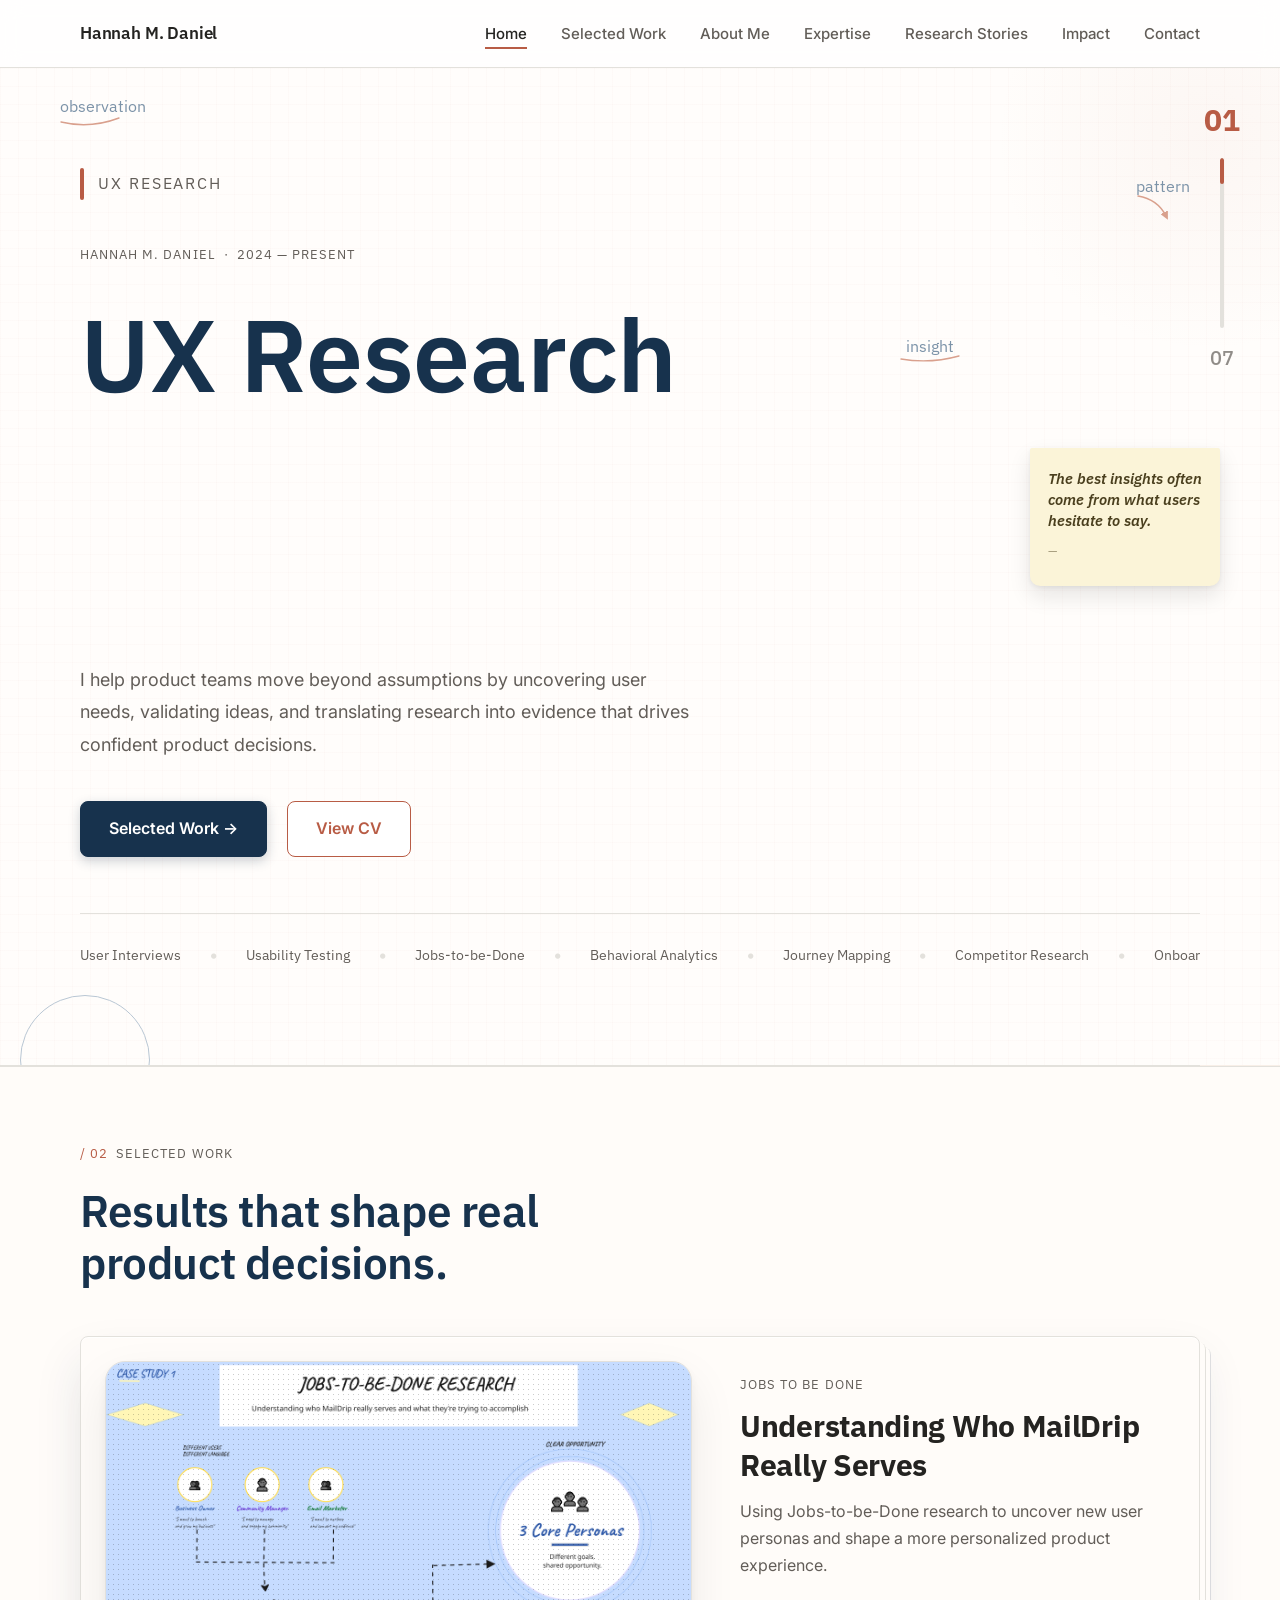
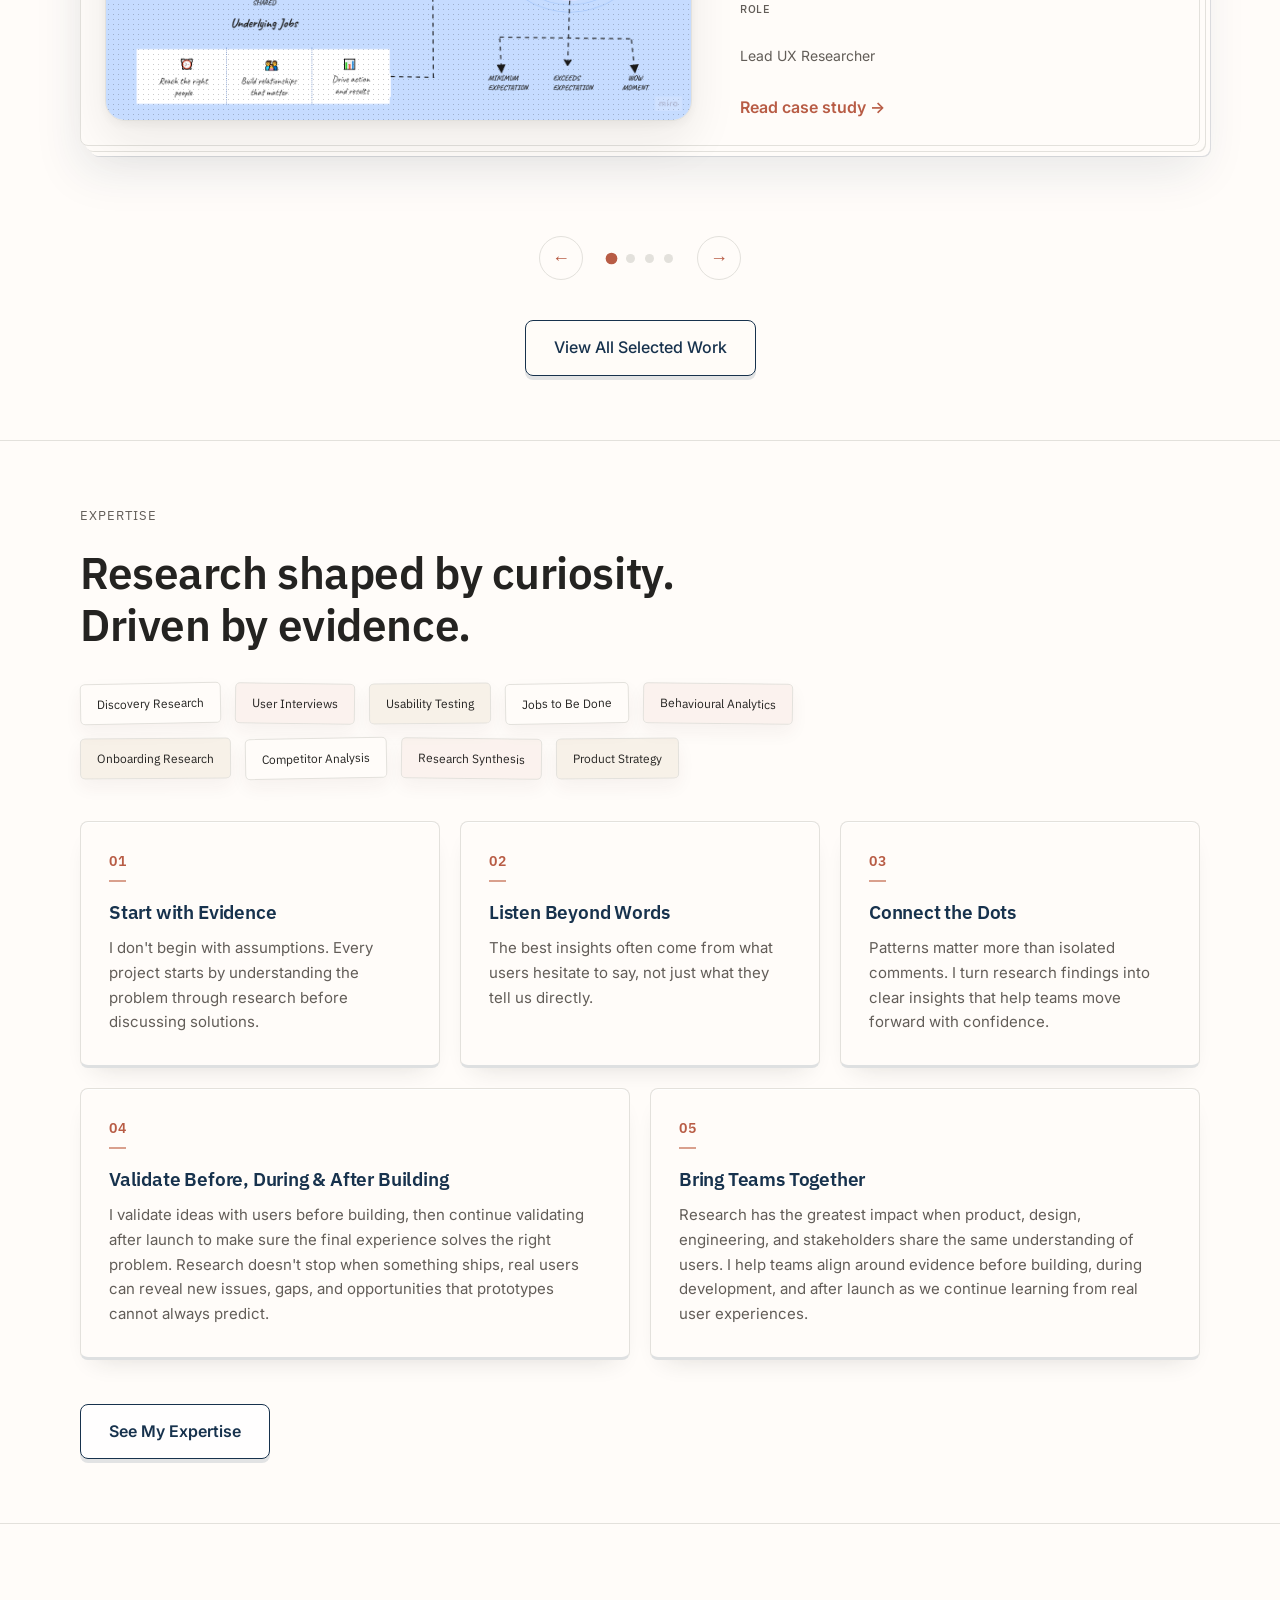
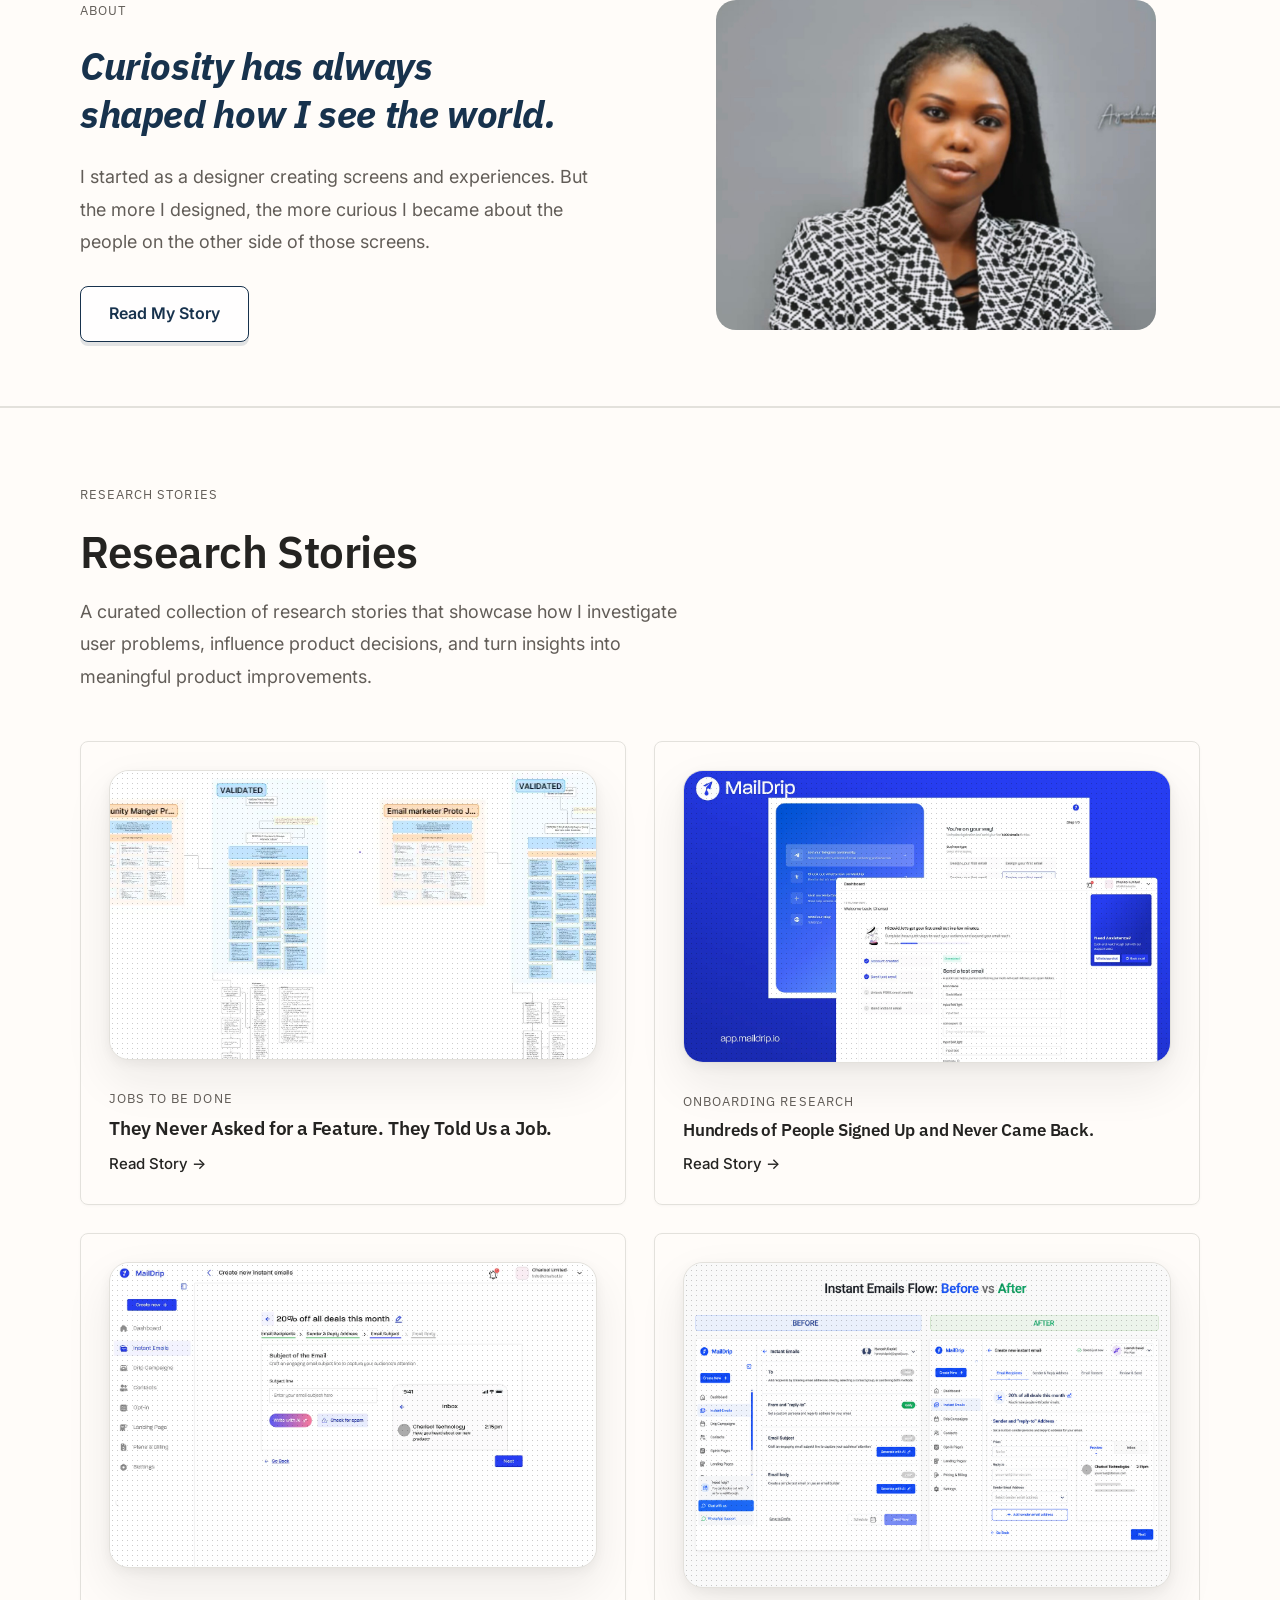
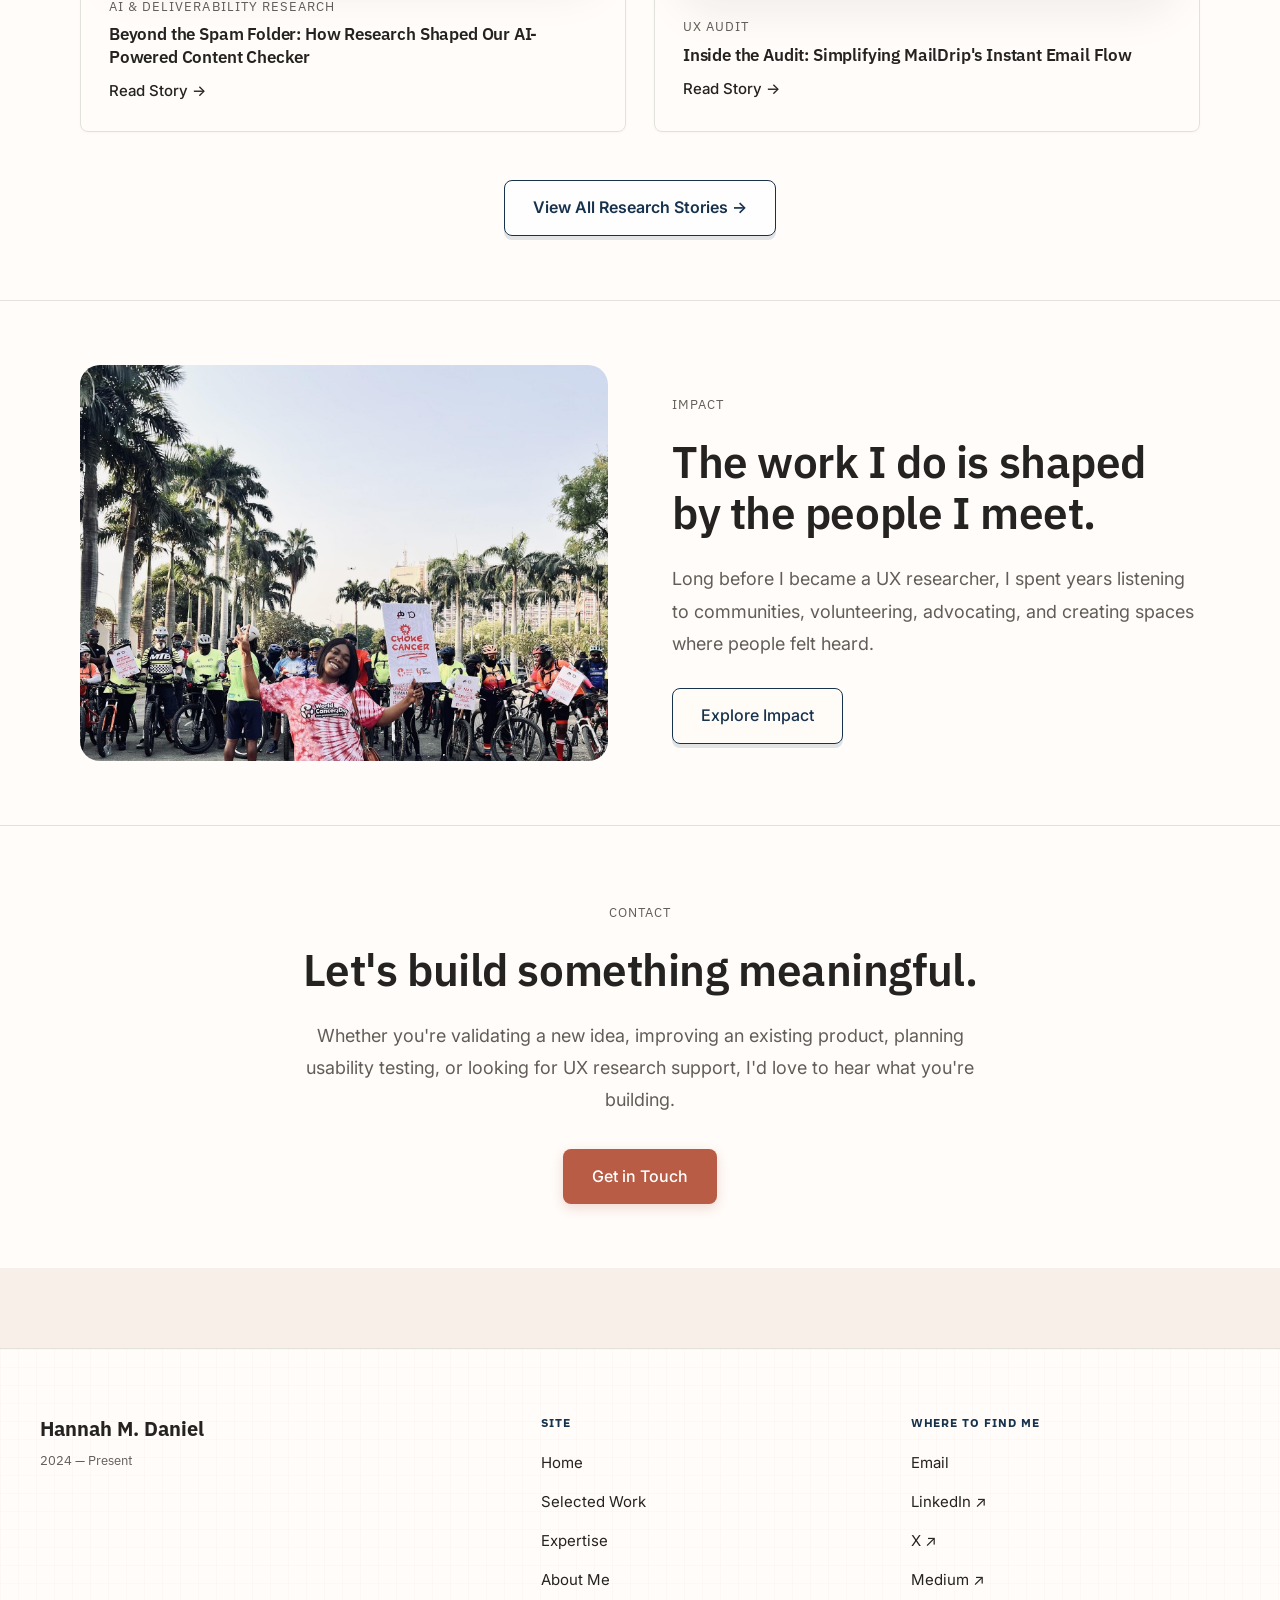
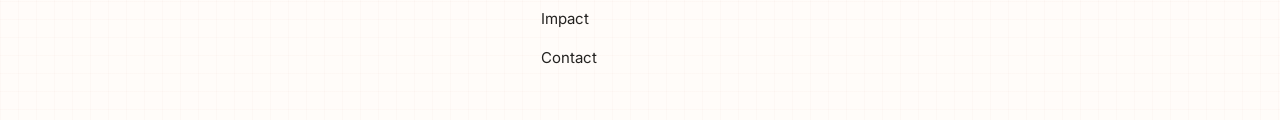
==== index.html @ 3fc266bf "Add files via upload" ====
<!DOCTYPE html>
<html lang="en">
<head>
<meta charset="UTF-8">
<meta name="viewport" content="width=device-width, initial-scale=1.0">
<title>Hannah M. Daniel — UX Researcher</title>
<meta name="description" content="Hannah M. Daniel is a UX Researcher who helps product teams uncover user needs, validate ideas, and translate research into evidence that drives confident product decisions.">
<link rel="preconnect" href="https://fonts.googleapis.com">
<link rel="preconnect" href="https://fonts.gstatic.com" crossorigin>
<link href="https://fonts.googleapis.com/css2?family=IBM+Plex+Sans:ital,wght@0,400;0,500;0,600;0,700;1,400&amp;family=Inter:ital,wght@0,400;0,500;0,600;1,400&amp;display=swap" rel="stylesheet">
<link rel="stylesheet" href="assets/css/style.css">
</head>
<body class="home-page">
<a class="skip-link" href="#main">Skip to content</a>

<header class="site-header">
  <nav class="nav" aria-label="Primary">
    <a href="index.html" class="nav-logo">Hannah M. Daniel</a>
    <button class="nav-toggle" aria-label="Toggle menu" aria-expanded="false"><span></span></button>
    <ul class="nav-links">
      <li><a href="index.html" aria-current="page">Home</a></li>
      <li><a href="work.html">Selected Work</a></li>
      <li><a href="about.html">About Me</a></li>
      <li><a href="expertise.html">Expertise</a></li>
      <li><a href="research-stories.html">Research Stories</a></li>
      <li><a href="impact.html">Impact</a></li>
      <li><a href="contact.html">Contact</a></li>
    </ul>
  </nav>
</header>

<main id="main">

  <!-- ============ HERO ============ -->
  <section class="section-pad hero-section" style="padding-top:100px; position:relative; overflow:hidden;">
    <div class="hero-glow" aria-hidden="true"></div>
    <div class="hero-counter reveal is-visible" aria-hidden="true">
      <span class="hero-counter-num">01</span>
      <span class="hero-counter-track"><span class="hero-counter-fill"></span></span>
      <span class="hero-counter-num hero-counter-total">07</span>
    </div>

    <!-- Restrained handwritten research annotations -->
    <div class="hero-annotation hero-annotation--observation reveal is-visible" aria-hidden="true">
      <span>observation</span>
      <svg width="60" height="16" viewBox="0 0 60 16" class="hero-annotation-underline"><path d="M1 8 Q30 15 59 4" stroke="#D9A08D" stroke-width="1.4" fill="none" stroke-linecap="round"/></svg>
    </div>
    <div class="hero-annotation hero-annotation--pattern reveal is-visible" aria-hidden="true">
      <span>pattern</span>
      <svg width="34" height="26" viewBox="0 0 34 26" class="hero-annotation-arrow"><path d="M2 2 C 14 4, 24 10, 30 22" stroke="#D9A08D" stroke-width="1.4" fill="none" stroke-linecap="round" marker-end="url(#arrowhead-hero)"/><defs><marker id="arrowhead-hero" markerWidth="6" markerHeight="6" refX="3" refY="3" orient="auto"><path d="M0,0 L6,3 L0,6 Z" fill="#D9A08D"/></marker></defs></svg>
    </div>
    <div class="hero-annotation hero-annotation--insight reveal is-visible" aria-hidden="true">
      <span>insight</span>
      <svg width="60" height="10" viewBox="0 0 60 10" class="hero-annotation-underline"><path d="M1 5 Q30 10 59 2" stroke="#D9A08D" stroke-width="1.4" fill="none" stroke-linecap="round"/></svg>
    </div>
    <div class="hero-annotation-circle reveal is-visible" aria-hidden="true"></div>

    <div class="hero-sticky-note hero-sticky-note--yellow reveal is-visible">
      <p>The best insights often come from what users hesitate to say.</p>
      <span class="hero-sticky-note-mark" aria-hidden="true">&#8212;</span>
    </div>

    <div class="container" style="position:relative; z-index:1;">
      <div>

        <div class="reveal is-visible" style="display:flex; align-items:center; gap:14px; margin-bottom:32px;">
          <span aria-hidden="true" style="display:inline-block; width:4px; height:32px; background:var(--accent); border-radius:2px;"></span>
          <span class="eyebrow" style="margin-bottom:0; font-size:16px; letter-spacing:0.12em;">UX Research</span>
        </div>

        <p class="eyebrow reveal is-visible" style="font-size:13px; margin-bottom:32px;">
          Hannah M. Daniel &nbsp;·&nbsp; 2024 — Present
        </p>

        <h1 class="reveal is-visible" style="margin-bottom:28px; max-width:1080px;">
          <span class="hero-primary-title" style="display:block; font-family:var(--font-heading); font-size:clamp(48px,6.5vw,80px); font-weight:700; line-height:1.1; color:var(--accent);">UX Research</span>
          <span data-hero-rotator data-states='[
            ["that uncovers","user needs."],
            ["that validates","product ideas."],
            ["that explains","user behavior."],
            ["that informs","product decisions."]
          ]' style="display:block; transition: opacity 350ms ease;">
            <span class="hero-rotator-line1 accent-italic" style="display:block; font-family:var(--font-heading); font-size:clamp(52px,7vw,92px); line-height:1.1;"></span>
            <span class="hero-rotator-line2 accent-outline" style="display:block; font-family:var(--font-heading); font-size:clamp(52px,7vw,92px); line-height:1.1;"></span>
          </span>
        </h1>

        <p class="body-lg reveal is-visible" style="max-width:620px; margin-bottom:40px;">
          I help product teams move beyond assumptions by uncovering user needs, validating ideas, and translating research into evidence that drives confident product decisions.
        </p>

        <div class="reveal is-visible" style="display:flex; gap:20px; flex-wrap:wrap;">
          <a href="work.html" class="btn btn-hero-navy">Selected Work &rarr;</a>
          <a href="assets/cv/Hannah-M-Daniel-CV.pdf" class="btn btn-hero-outline" target="_blank" rel="noopener">View CV</a>
        </div>

      </div>

      <!-- Research Focus Marquee -->
      <div style="margin-top:56px; border-top:1px solid var(--border); padding-top:28px; overflow:hidden;">
        <div style="display:flex; white-space:nowrap;" onmouseenter="this.style.animationPlayState='paused'" onmouseleave="this.style.animationPlayState='running'">
          <div data-marquee-track style="display:flex; gap:28px; animation: marquee 32s linear infinite; align-items:center;">
            <span class="marquee-item">User Interviews</span><span aria-hidden="true" style="color:var(--border);">•</span>
            <span class="marquee-item">Usability Testing</span><span aria-hidden="true" style="color:var(--border);">•</span>
            <span class="marquee-item">Jobs-to-be-Done</span><span aria-hidden="true" style="color:var(--border);">•</span>
            <span class="marquee-item">Behavioral Analytics</span><span aria-hidden="true" style="color:var(--border);">•</span>
            <span class="marquee-item">Journey Mapping</span><span aria-hidden="true" style="color:var(--border);">•</span>
            <span class="marquee-item">Competitor Research</span><span aria-hidden="true" style="color:var(--border);">•</span>
            <span class="marquee-item">Onboarding Research</span><span aria-hidden="true" style="color:var(--border);">•</span>
            <span class="marquee-item">AI Product Validation</span><span aria-hidden="true" style="color:var(--border);">•</span>
            <span class="marquee-item">Research Strategy</span><span aria-hidden="true" style="color:var(--border);">•</span>
          </div>
        </div>
      </div>
    </div>
  </section>

  <hr class="divider container" style="max-width:1200px;">

  <!-- ============ SELECTED WORK PREVIEW (carousel) ============ -->
  <section class="section-pad-sm" style="background:var(--white); border-top:1px solid var(--border); border-bottom:1px solid var(--border);">
    <div class="container">
      <p class="eyebrow reveal"><span class="section-label-num">/ 02</span> Selected Work</p>
      <h2 class="heading-lg reveal heading-navy" style="max-width:600px; margin-bottom:48px;">Results that shape real product decisions.</h2>

      <div class="work-carousel reveal" data-carousel>
        <div class="work-carousel-track">

          <div class="work-carousel-slide is-active">
            <div class="work-carousel-stack"><a href="case-study-1.html" class="work-carousel-visual grid-image grid-image--hover ratio-auto">
              <img src="assets/images/image22.png" alt="Jobs-to-be-Done research diagram mapping personas to shared underlying goals">
            </a></div>
            <div class="work-carousel-info">
              <p class="eyebrow" style="margin-bottom:10px;">Jobs to Be Done</p>
              <h3 class="work-carousel-title">Understanding Who MailDrip Really Serves</h3>
              <p class="work-carousel-desc">Using Jobs-to-be-Done research to uncover new user personas and shape a more personalized product experience.</p>
              <div class="work-carousel-meta">
                <span><strong>Role</strong><br>Lead UX Researcher</span>
              </div>
              <a href="case-study-1.html" class="work-carousel-link">Read case study &rarr;</a>
            </div>
          </div>

          <div class="work-carousel-slide">
            <div class="work-carousel-stack"><a href="case-study-2.html" class="work-carousel-visual grid-image grid-image--hover ratio-auto">
              <img src="assets/images/image11.png" alt="MailDrip Instant Email workflow usability audit screenshot">
            </a></div>
            <div class="work-carousel-info">
              <p class="eyebrow" style="margin-bottom:10px;">Usability Audit</p>
              <h3 class="work-carousel-title">Reducing Friction in MailDrip's Instant Email Experience</h3>
              <p class="work-carousel-desc">Improving the Instant Email workflow by identifying where users were getting stuck and turning findings into clearer product guidance.</p>
              <div class="work-carousel-meta">
                <span><strong>Role</strong><br>Lead UX Researcher</span>
              </div>
              <a href="case-study-2.html" class="work-carousel-link">Read case study &rarr;</a>
            </div>
          </div>

          <div class="work-carousel-slide">
            <div class="work-carousel-stack"><a href="case-study-3.html" class="work-carousel-visual grid-image grid-image--hover ratio-auto">
              <img src="assets/images/image9.png" alt="Muzingo behavioral analytics session data">
            </a></div>
            <div class="work-carousel-info">
              <p class="eyebrow" style="margin-bottom:10px;">Behavioral Analytics</p>
              <h3 class="work-carousel-title">Improving Player Experience Through Behavioral Analytics</h3>
              <p class="work-carousel-desc">Muzingo — understanding drop-offs, friction, and engagement through real session behaviour.</p>
              <div class="work-carousel-meta">
                <span><strong>Role</strong><br>UX Researcher</span>
              </div>
              <a href="case-study-3.html" class="work-carousel-link">Read case study &rarr;</a>
            </div>
          </div>

          <div class="work-carousel-slide">
            <div class="work-carousel-stack"><a href="case-study-4.html" class="work-carousel-visual grid-image grid-image--hover ratio-auto">
              <img src="assets/images/image17.png" alt="Research artifact from MailDrip onboarding and activation research">
            </a></div>
            <div class="work-carousel-info">
              <p class="eyebrow" style="margin-bottom:10px;">Onboarding Research</p>
              <h3 class="work-carousel-title">Improving User Onboarding &amp; Activation</h3>
              <p class="work-carousel-desc">MailDrip — understanding user intent before the first campaign, and turning that into a clearer path to value.</p>
              <div class="work-carousel-meta">
                <span><strong>Role</strong><br>Lead UX Researcher</span>
              </div>
              <a href="case-study-4.html" class="work-carousel-link">Read case study &rarr;</a>
            </div>
          </div>

        </div>

        <div class="work-carousel-controls">
          <button type="button" class="work-carousel-arrow" data-carousel-prev aria-label="Previous case study">&larr;</button>
          <div class="work-carousel-dots" data-carousel-dots>
            <button type="button" class="work-carousel-dot is-active" aria-label="Show case study 1"></button>
            <button type="button" class="work-carousel-dot" aria-label="Show case study 2"></button>
            <button type="button" class="work-carousel-dot" aria-label="Show case study 3"></button>
            <button type="button" class="work-carousel-dot" aria-label="Show case study 4"></button>
          </div>
          <button type="button" class="work-carousel-arrow" data-carousel-next aria-label="Next case study">&rarr;</button>
        </div>
      </div>

      <div class="text-center reveal" style="margin-top:40px;">
        <a href="work.html" class="btn btn-secondary">View All Selected Work</a>
      </div>
    </div>
  </section>

  <!-- ============ EXPERTISE PREVIEW ============ -->
  <section class="section-pad-sm expertise-preview">
    <div class="container">
      <p class="eyebrow reveal">Expertise</p>
      <h2 class="heading-lg reveal" style="max-width:600px; margin-bottom:32px;">Research shaped by curiosity. Driven by evidence.</h2>
      <div class="tag-row reveal">
        <span class="tag">Discovery Research</span>
        <span class="tag">User Interviews</span>
        <span class="tag">Usability Testing</span>
        <span class="tag">Jobs to Be Done</span>
        <span class="tag">Behavioural Analytics</span>
        <span class="tag">Onboarding Research</span>
        <span class="tag">Competitor Analysis</span>
        <span class="tag">Research Synthesis</span>
        <span class="tag">Product Strategy</span>
      </div>

      <div class="home-approach reveal">
        <div class="home-approach-row">
          <span class="home-approach-number">01</span>
          <div>
            <h3 class="home-approach-title">Start with Evidence</h3>
            <p class="home-approach-desc">I don't begin with assumptions. Every project starts by understanding the problem through research before discussing solutions.</p>
          </div>
        </div>
        <div class="home-approach-row">
          <span class="home-approach-number">02</span>
          <div>
            <h3 class="home-approach-title">Listen Beyond Words</h3>
            <p class="home-approach-desc">The best insights often come from what users hesitate to say, not just what they tell us directly.</p>
          </div>
        </div>
        <div class="home-approach-row">
          <span class="home-approach-number">03</span>
          <div>
            <h3 class="home-approach-title">Connect the Dots</h3>
            <p class="home-approach-desc">Patterns matter more than isolated comments. I turn research findings into clear insights that help teams move forward with confidence.</p>
          </div>
        </div>
        <div class="home-approach-row">
          <span class="home-approach-number">04</span>
          <div>
            <h3 class="home-approach-title">Validate Before, During &amp; After Building</h3>
            <p class="home-approach-desc">I validate ideas with users before building, then continue validating after launch to make sure the final experience solves the right problem. Research doesn't stop when something ships, real users can reveal new issues, gaps, and opportunities that prototypes cannot always predict.</p>
          </div>
        </div>
        <div class="home-approach-row">
          <span class="home-approach-number">05</span>
          <div>
            <h3 class="home-approach-title">Bring Teams Together</h3>
            <p class="home-approach-desc">Research has the greatest impact when product, design, engineering, and stakeholders share the same understanding of users. I help teams align around evidence before building, during development, and after launch as we continue learning from real user experiences.</p>
          </div>
        </div>
      </div>

      <div class="expertise-preview-action reveal">
        <a href="expertise.html" class="btn btn-outline-navy">See My Expertise</a>
      </div>
    </div>
  </section>

  <!-- ============ ABOUT PREVIEW ============ -->
  <section class="section-pad-sm" style="background:var(--white); border-top:1px solid var(--border); border-bottom:1px solid var(--border);">
    <div class="container">
      <div style="display:grid; grid-template-columns: 1fr 1fr; gap:64px; align-items:center;">
        <div class="reveal">
          <p class="eyebrow">About</p>
          <h2 class="heading-navy" style="font-family:var(--font-heading); font-style:italic; font-weight:700; font-size:clamp(28px,3vw,38px); color:var(--accent); max-width:480px; margin-bottom:24px; line-height:1.25;">Curiosity has always shaped how I see the world.</h2>
          <p class="body-lg" style="margin-bottom:28px;">I started as a designer creating screens and experiences. But the more I designed, the more curious I became about the people on the other side of those screens.</p>
          <a href="about.html" class="btn btn-outline-navy">Read My Story</a>
        </div>
        <div class="reveal grid-image grid-image--plain ratio-4-3 about-float">
          <img src="assets/images/hannah-daniel-portrait.jpeg" alt="Portrait of Hannah M. Daniel">
        </div>
      </div>
    </div>
  </section>

  <!-- ============ RESEARCH STORIES PREVIEW ============ -->
  <section class="section-pad-sm section-texture research-stories-texture" style="background:var(--white); border-top:1px solid var(--border); border-bottom:1px solid var(--border);">
    <div class="container">
      <p class="eyebrow reveal">Research Stories</p>
      <h2 class="heading-lg reveal" style="max-width:600px; margin-bottom:16px;">Research Stories</h2>
      <p class="body-lg reveal" style="max-width:620px; margin-bottom:48px;">A curated collection of research stories that showcase how I investigate user problems, influence product decisions, and turn insights into meaningful product improvements.</p>

      <div class="story-bento">

        <a href="https://medium.com/charisol-pulse/they-never-asked-for-a-feature-they-told-us-a-job-98fa909edc8d?sharedUserId=anamakabi" target="_blank" rel="noopener" class="card reveal story-bento-item story-bento-item--large">
          <div class="grid-image grid-image--hover ratio-auto" style="margin-bottom:16px;">
            <img src="assets/images/image24.png" alt="Research synthesis diagram from Jobs-to-be-Done study">
          </div>
          <p class="eyebrow" style="margin-bottom:6px;">Jobs to Be Done</p>
          <h3 style="font-size:19px; font-weight:600; margin-bottom:10px; line-height:1.35;">They Never Asked for a Feature. They Told Us a Job.</h3>
          <span style="font-weight:500; font-size:15px;">Read Story &rarr;</span>
        </a>

        <a href="https://medium.com/charisol-pulse/hundreds-of-people-signed-up-and-never-came-back-turns-out-we-were-the-problem-4207ff5c9c30?sharedUserId=anamakabi" target="_blank" rel="noopener" class="card reveal story-bento-item story-bento-item--tall">
          <div class="grid-image grid-image--hover ratio-auto" style="margin-bottom:16px;">
            <img src="assets/images/image30.png" alt="Onboarding research artifact on user activation">
          </div>
          <p class="eyebrow" style="margin-bottom:6px;">Onboarding Research</p>
          <h3 style="font-size:17px; font-weight:600; margin-bottom:10px; line-height:1.35;">Hundreds of People Signed Up and Never Came Back.</h3>
          <span style="font-weight:500; font-size:15px;">Read Story &rarr;</span>
        </a>

        <a href="https://medium.com/charisol-pulse/beyond-the-spam-folder-how-research-shaped-our-ai-powered-content-checker-300baa4bf2b9?sharedUserId=anamakabi" target="_blank" rel="noopener" class="card reveal story-bento-item">
          <div class="grid-image grid-image--hover ratio-auto" style="margin-bottom:16px;">
            <img src="assets/images/image18.png" alt="AI content checker research artifact">
          </div>
          <p class="eyebrow" style="margin-bottom:6px;">AI &amp; Deliverability Research</p>
          <h3 style="font-size:17px; font-weight:600; margin-bottom:10px; line-height:1.35;">Beyond the Spam Folder: How Research Shaped Our AI-Powered Content Checker</h3>
          <span style="font-weight:500; font-size:15px;">Read Story &rarr;</span>
        </a>

        <a href="https://medium.com/charisol-pulse/inside-the-audit-how-were-simplifying-maildrip-s-instant-email-flow-for-every-user-bae95b2a27a6?sharedUserId=anamakabi" target="_blank" rel="noopener" class="card reveal story-bento-item">
          <div class="grid-image grid-image--hover ratio-auto" style="margin-bottom:16px;">
            <img src="assets/images/image23.png" alt="MailDrip Instant Email flow audit artifact">
          </div>
          <p class="eyebrow" style="margin-bottom:6px;">UX Audit</p>
          <h3 style="font-size:17px; font-weight:600; margin-bottom:10px; line-height:1.35;">Inside the Audit: Simplifying MailDrip's Instant Email Flow</h3>
          <span style="font-weight:500; font-size:15px;">Read Story &rarr;</span>
        </a>

      </div>
    </div>

    <div class="text-center reveal" style="margin-top:48px;">
      <a href="research-stories.html" class="btn btn-outline-navy">View All Research Stories &rarr;</a>
    </div>
  </section>

  <!-- ============ IMPACT PREVIEW ============ -->
  <section class="section-pad-sm">
    <div class="container">
      <div style="display:grid; grid-template-columns:1fr 1fr; gap:64px; align-items:center;">
        <div class="reveal grid-image grid-image--plain ratio-4-3">
          <img src="assets/images/image39.jpg" alt="Hannah holding a cancer-awareness banner at a community cycling event" style="object-position: center 25%;">
        </div>
        <div class="reveal">
          <p class="eyebrow">Impact</p>
          <h2 class="heading-lg" style="margin-bottom:24px;">The work I do is shaped by the people I meet.</h2>
          <p class="body-lg" style="margin-bottom:28px;">Long before I became a UX researcher, I spent years listening to communities, volunteering, advocating, and creating spaces where people felt heard.</p>
          <a href="impact.html" class="btn btn-secondary">Explore Impact</a>
        </div>
      </div>
    </div>
  </section>

  <!-- ============ CONTACT PREVIEW ============ -->
  <section class="section-pad-sm text-center" style="background:var(--white); border-top:1px solid var(--border);">
    <div class="container--narrow reveal">
      <p class="eyebrow">Contact</p>
      <h2 class="heading-lg" style="margin-bottom:24px;">Let's build something meaningful.</h2>
      <p class="body-lg" style="margin-bottom:32px;">Whether you're validating a new idea, improving an existing product, planning usability testing, or looking for UX research support, I'd love to hear what you're building.</p>
      <a href="contact.html" class="btn btn-primary">Get in Touch</a>
    </div>
  </section>

</main>

<footer class="site-footer">
  <div class="footer-inner">
    <div class="footer-col footer-col--brand">
      <p class="footer-name"><a href="mailto:hannahdaniel195@gmail.com">Hannah M. Daniel</a></p>
      <p class="footer-years">2024 — Present</p>
    </div>
    <div class="footer-col">
      <p class="footer-col-label">Site</p>
      <ul class="footer-nav-list">
        <li><a href="index.html">Home</a></li>
        <li><a href="work.html">Selected Work</a></li>
        <li><a href="expertise.html">Expertise</a></li>
        <li><a href="about.html">About Me</a></li>
        <li><a href="impact.html">Impact</a></li>
        <li><a href="contact.html">Contact</a></li>
      </ul>
    </div>
    <div class="footer-col">
      <p class="footer-col-label">Where to find me</p>
      <ul class="footer-nav-list">
        <li><a href="mailto:hannahdaniel195@gmail.com">Email</a></li>
        <li><a href="https://linkedin.com/in/YOUR-USERNAME" target="_blank" rel="noopener">LinkedIn ↗</a></li>
        <li><a href="https://x.com/YOUR-USERNAME" target="_blank" rel="noopener">X ↗</a></li>
        <li><a href="https://medium.com/@YOUR-USERNAME" target="_blank" rel="noopener">Medium ↗</a></li>
      </ul>
    </div>
  </div>
</footer>

<style>
@keyframes marquee {
  from { transform: translateX(0); }
  to { transform: translateX(-50%); }
}
.marquee-item {
  font-family: var(--font-mono);
  font-size: 14px;
  color: var(--text-secondary);
  transition: color var(--transition-fast);
}
.marquee-item:hover { color: var(--accent); }
.hero-rotator-line1, .hero-rotator-line2 { display:inline-block; }
[data-hero-rotator].is-fading { opacity: 0; transform: translateY(6px); }

.story-marquee-viewport {
  overflow: hidden;
  width: 100%;
  padding: 4px 0 12px;
}

.story-marquee-track {
  display: flex;
  gap: 28px;
  width: max-content;
  animation: story-marquee 42s linear infinite;
  padding: 0 40px;
}

@keyframes story-marquee {
  from { transform: translateX(0); }
  to { transform: translateX(-50%); }
}

.story-marquee-card {
  display: block;
  flex: 0 0 340px;
  width: 340px;
}

@media (max-width: 640px) {
  .story-marquee-card { flex-basis: 280px; width: 280px; }
}

@media (max-width: 860px) {
  section .container > div[style*="grid-template-columns: 1fr 1fr"],
  section .container > div[style*="grid-template-columns:1fr 1fr"] { grid-template-columns: 1fr !important; }
  section .container div[style*="grid-template-columns:repeat(2,1fr)"] { grid-template-columns: 1fr !important; }
}
</style>

<script src="assets/js/main.js"></script>
</body>
</html>
---- assets/css/style.css ----
/* ============================================================
   Hannah M. Daniel — UX Research Portfolio
   Design System & Style Guide implementation
   ============================================================ */

:root {
  /* Color System — Portfolio Design System v3 */
  --bg: #F8EFE8;
  --text: #242321;
  --text-secondary: #625D58;
  --accent: #B85C45;
  --accent-dark: #914532;
  --accent-tint: rgba(184, 92, 69, 0.08);
  --accent-secondary: #D9A08D;
  --navy: #17324D;
  --research-hover: #ECE9DE;
  --sand: #D8C7A8;
  --sand-tint: rgba(216, 199, 168, 0.22);
  --border: #E3E1DC;
  --white: #FFFCF9;

  /* Type */
  --font-heading: 'IBM Plex Sans', -apple-system, BlinkMacSystemFont, sans-serif;
  --font-body: 'Inter', -apple-system, BlinkMacSystemFont, sans-serif;
  --font-sans: var(--font-body);
  --font-mono: var(--font-heading);
  --font-hand: var(--font-heading);

  /* Layout */
  --max-width: 1200px;
  --max-width-narrow: 760px;
  --max-width-copy: 680px;

  /* Motion */
  --ease: cubic-bezier(0.16, 1, 0.3, 1);
  --transition-fast: 200ms var(--ease);
  --transition-medium: 400ms var(--ease);
}

* { box-sizing: border-box; }

html {
  scroll-behavior: smooth;
}

@media (prefers-reduced-motion: reduce) {
  html { scroll-behavior: auto; }
  *, *::before, *::after {
    animation-duration: 0.01ms !important;
    animation-iteration-count: 1 !important;
    transition-duration: 0.01ms !important;
    scroll-behavior: auto !important;
  }
}

body {
  margin: 0;
  background-color: var(--bg);
  color: var(--text);
  font-family: var(--font-body);
  font-size: 17px;
  line-height: 1.6;
  -webkit-font-smoothing: antialiased;
  -moz-osx-font-smoothing: grayscale;
}

img { max-width: 100%; display: block; }

a {
  color: inherit;
  text-decoration: none;
}

.container {
  max-width: var(--max-width);
  margin: 0 auto;
  padding: 0 40px;
}

.container--narrow {
  max-width: var(--max-width-narrow);
  margin: 0 auto;
  padding: 0 24px;
}

.container--copy {
  max-width: var(--max-width-copy);
  margin: 0 auto;
  padding: 0 24px;
}

section { position: relative; }

/* ---------- Focus states (accessibility) ---------- */
a:focus-visible,
button:focus-visible,
input:focus-visible,
textarea:focus-visible {
  outline: 2px solid var(--accent);
  outline-offset: 3px;
  border-radius: 4px;
}

/* ---------- Eyebrow / mono label ---------- */
.eyebrow {
  font-family: var(--font-mono);
  font-size: 13px;
  text-transform: uppercase;
  letter-spacing: 0.08em;
  color: var(--text-secondary);
  display: inline-block;
  margin-bottom: 20px;
}

/* ---------- Editorial numbered section label ---------- */
.section-label {
  font-family: var(--font-mono);
  font-size: 13px;
  text-transform: uppercase;
  letter-spacing: 0.08em;
  color: var(--text-secondary);
  display: block;
  margin-bottom: 20px;
}

.section-label-num {
  color: var(--accent);
  margin-right: 4px;
}

/* ---------- Headings ---------- */
h1, h2, h3, h4 {
  font-family: var(--font-heading);
  font-weight: 600;
  color: var(--text);
  margin: 0;
  letter-spacing: -0.01em;
}

.heading-xl {
  font-family: var(--font-heading);
  font-size: clamp(36px, 5vw, 56px);
  font-weight: 600;
  line-height: 1.12;
}

.heading-lg {
  font-family: var(--font-heading);
  font-size: clamp(32px, 4vw, 44px);
  font-weight: 600;
  line-height: 1.18;
}

.heading-md {
  font-family: var(--font-heading);
  font-size: clamp(24px, 3vw, 28px);
  font-weight: 600;
  line-height: 1.3;
}

.body-lg {
  font-family: var(--font-body);
  font-size: 18px;
  line-height: 1.8;
  color: var(--text-secondary);
}

.body-copy {
  font-family: var(--font-body);
  font-size: 18px;
  line-height: 1.8;
  color: var(--text-secondary);
}

/* ---------- Editorial heading treatment (mixed weight/style, AJ-style) ---------- */
.accent-italic {
  font-style: italic;
  font-weight: 600;
  color: #2E6690;
}

.accent-outline {
  font-style: italic;
  font-weight: 700;
  color: transparent;
  -webkit-text-stroke: 1.5px var(--accent);
  text-stroke: 1.5px var(--accent);
}

@supports not (-webkit-text-stroke: 1px black) {
  .accent-outline {
    color: var(--accent);
    -webkit-text-stroke: unset;
  }
}

/* ---------- Buttons ---------- */
.btn {
  display: inline-flex;
  align-items: center;
  justify-content: center;
  gap: 8px;
  font-family: var(--font-body);
  font-size: 16px;
  font-weight: 500;
  padding: 14px 28px;
  border-radius: 8px;
  cursor: pointer;
  transition: all var(--transition-fast);
  min-height: 44px;
  border: 1px solid transparent;
  white-space: nowrap;
}

.btn-primary {
  background: var(--accent);
  color: #fff;
  box-shadow: 0 4px 12px rgba(184,92,69,0.22);
}

.btn-primary:hover {
  background: var(--accent-dark);
  transform: translateY(-2px);
  box-shadow: 0 8px 20px rgba(184,92,69,0.28);
}

.btn-secondary {
  background: rgba(255,252,249,0.72);
  color: var(--navy);
  border: 1px solid var(--navy);
  box-shadow: 0 4px 0 rgba(23,50,77,0.12);
}

.btn-secondary:hover {
  border-color: var(--navy);
  color: var(--white);
  background: var(--navy);
  transform: translateY(-2px);
  box-shadow: 0 7px 0 rgba(23,50,77,0.1);
}

.btn-outline-navy {
  background: rgba(255, 255, 255, 0.84);
  color: var(--navy);
  border: 1px solid var(--navy);
  font-weight: 600;
  box-shadow: 0 4px 0 rgba(23,50,77,0.12);
  transition: background 200ms ease 40ms, color 140ms ease, border-color 90ms ease, transform var(--transition-fast), box-shadow var(--transition-fast);
}

.btn-outline-navy:hover {
  border-color: var(--navy);
  background: var(--navy);
  color: var(--white);
  transform: translateY(-2px);
  box-shadow: 0 7px 0 rgba(23,50,77,0.1);
}

/* ---------- Navigation ---------- */
.site-header {
  position: sticky;
  top: 0;
  z-index: 100;
  background: rgba(255, 255, 255, 0.94);
  backdrop-filter: blur(10px);
  border-bottom: 1px solid var(--border);
}

.nav {
  display: flex;
  align-items: center;
  justify-content: space-between;
  padding: 20px 40px;
  max-width: var(--max-width);
  margin: 0 auto;
}

.nav-logo {
  font-family: var(--font-heading);
  font-weight: 600;
  font-size: 17px;
  color: var(--text);
  letter-spacing: -0.01em;
}

.nav-links {
  display: flex;
  align-items: center;
  gap: 34px;
  list-style: none;
  margin: 0;
  padding: 0;
}

.nav-links a {
  font-size: 15px;
  font-weight: 500;
  color: var(--text-secondary);
  transition: color var(--transition-fast);
  position: relative;
}

.nav-links a:hover,
.nav-links a[aria-current="page"] {
  color: var(--text);
}

.nav-links a[aria-current="page"]::after {
  content: '';
  position: absolute;
  bottom: -6px;
  left: 0;
  right: 0;
  height: 2px;
  background: var(--accent);
}

.nav-toggle {
  display: none;
  background: none;
  border: none;
  cursor: pointer;
  padding: 8px;
  min-width: 44px;
  min-height: 44px;
  align-items: center;
  justify-content: center;
}

.nav-toggle span,
.nav-toggle span::before,
.nav-toggle span::after {
  display: block;
  width: 22px;
  height: 2px;
  background: var(--text);
  position: relative;
  transition: transform var(--transition-fast), opacity var(--transition-fast);
}

.nav-toggle span::before,
.nav-toggle span::after {
  content: '';
  position: absolute;
  left: 0;
}

.nav-toggle span::before { top: -7px; }
.nav-toggle span::after { top: 7px; }

.nav-toggle[aria-expanded="true"] span { background: transparent; }
.nav-toggle[aria-expanded="true"] span::before { transform: rotate(45deg); top: 0; }
.nav-toggle[aria-expanded="true"] span::after { transform: rotate(-45deg); top: 0; }

@media (max-width: 860px) {
  .nav-toggle { display: inline-flex; }
  .nav-links {
    position: absolute;
    top: 100%;
    left: 0;
    right: 0;
    background: var(--white);
    border-bottom: 1px solid var(--border);
    flex-direction: column;
    align-items: flex-start;
    gap: 0;
    max-height: 0;
    overflow: hidden;
    transition: max-height var(--transition-medium);
  }
  .nav-links.is-open { max-height: 480px; }
  .nav-links li { width: 100%; }
  .nav-links a {
    display: block;
    width: 100%;
    padding: 16px 40px;
    border-bottom: 1px solid var(--border);
  }
  .nav-links a[aria-current="page"]::after { display: none; }
}

/* ---------- Footer ---------- */
.site-footer {
  border-top: 1px solid var(--border);
  padding: 64px 40px 48px;
  margin-top: 80px;
  background-color: var(--white);
  background-image:
    linear-gradient(rgba(184, 92, 69, 0.025) 1px, transparent 1px),
    linear-gradient(90deg, rgba(184, 92, 69, 0.025) 1px, transparent 1px);
  background-size: 18px 18px;
}

.footer-inner {
  max-width: var(--max-width);
  margin: 0 auto;
  display: grid;
  grid-template-columns: 1.4fr 1fr 1fr;
  gap: 40px;
}

.footer-name {
  font-family: var(--font-heading);
  font-weight: 700;
  font-size: 20px;
  color: var(--text);
  margin: 0 0 6px;
}

.footer-years {
  font-family: var(--font-mono);
  font-size: 13px;
  color: var(--text-secondary);
  margin: 0;
}

.footer-col { min-width: 0; }
.footer-col--brand { padding-right: 20px; }

.footer-meta {
  font-family: var(--font-mono);
  font-size: 13px;
  color: var(--text-secondary);
  line-height: 1.7;
  margin: 0;
}

.footer-col-label {
  font-family: var(--font-mono);
  font-size: 12px;
  text-transform: uppercase;
  font-weight: 700;
  letter-spacing: 0.08em;
  color: var(--navy);
  margin: 0 0 16px;
}

.footer-nav-list {
  list-style: none;
  margin: 0;
  padding: 0;
  display: flex;
  flex-direction: column;
  gap: 12px;
}

.footer-nav-list a {
  font-size: 15px;
  color: var(--text);
  transition: color var(--transition-fast);
}

.footer-nav-list a:hover { color: var(--accent); }

@media (max-width: 640px) {
  .footer-inner { grid-template-columns: 1fr; gap: 32px; }
  .site-footer { padding: 48px 24px 40px; }
}

/* ---------- Fade-up entrance animation ---------- */
.reveal {
  opacity: 0;
  transform: translateY(16px);
  transition: opacity 600ms var(--ease), transform 600ms var(--ease);
}

.reveal.is-visible {
  opacity: 1;
  transform: translateY(0);
}

/* ---------- Cards (global card system) ---------- */
.card {
  background: var(--white);
  border: 1px solid var(--border);
  border-radius: 18px;
  padding: 28px;
  box-shadow: 0 1px 3px rgba(0,0,0,0.03);
  transition: transform var(--transition-fast), box-shadow var(--transition-fast);
}

.card:hover {
  transform: translateY(-4px);
  box-shadow: 0 12px 24px rgba(0,0,0,0.06);
}

/* ---------- Case study section headings — signature color (overridable per case study) ---------- */
.cs-heading {
  color: var(--cs-accent, var(--accent));
  font-style: italic;
}

/* ---------- Case study "at a glance" stat module ---------- */
.stat-grid {
  display: grid;
  grid-template-columns: 1fr 1fr;
  border-top: 1px solid var(--border);
  border-bottom: 1px solid var(--border);
}
.stat-item {
  padding: 32px 28px;
  border-right: 1px solid var(--border);
  border-bottom: 1px solid var(--border);
}
.stat-item:nth-child(2n) { border-right: none; }
.stat-item:nth-last-child(-n+2) { border-bottom: none; }
.stat-label {
  font-family: var(--font-mono);
  font-size: 12px;
  letter-spacing: 0.08em;
  text-transform: uppercase;
  color: var(--text-secondary);
  margin: 0 0 10px;
}
.stat-value {
  font-family: var(--font-heading);
  font-size: clamp(30px, 3.4vw, 42px);
  font-weight: 700;
  color: var(--accent);
  margin: 0;
  line-height: 1.1;
}
@media (max-width: 640px) {
  .stat-item { padding: 24px 20px; }
  .stat-value { font-size: 30px; }
}

/* ---------- Problem statement card ---------- */
.problem-card {
  background: var(--white);
  border: 1px solid var(--border);
  border-radius: 18px;
  padding: 32px 36px;
  box-shadow: 0 1px 3px rgba(0,0,0,0.03);
}
.problem-card p:last-child { margin-bottom: 0; }

/* ---------- Clickable work/case-study cards ---------- */
.work-grid {
  display: grid;
  grid-template-columns: repeat(2, 1fr);
  gap: 32px;
}

.work-card {
  display: block;
  position: relative;
  cursor: pointer;
}

.work-card-title-row {
  display: flex;
  align-items: baseline;
  justify-content: space-between;
  gap: 16px;
}

.card-arrow {
  font-family: var(--font-heading);
  font-size: 20px;
  color: var(--text-secondary);
  opacity: 0.45;
  transform: translate(0, 0);
  transition: transform var(--transition-fast), opacity var(--transition-fast), color var(--transition-fast);
  flex-shrink: 0;
}

.work-card:hover .card-arrow {
  opacity: 1;
  color: var(--accent);
  transform: translate(4px, -2px);
}

.work-card:hover {
  transform: translateY(-6px);
  box-shadow: 0 20px 36px rgba(23,23,23,0.09);
  border-color: var(--accent);
}

@media (max-width: 860px) {
  .work-grid { grid-template-columns: 1fr; }
  /* No hover on touch devices — keep the arrow visibly present so tap affordance is clear */
  .card-arrow { opacity: 0.6; }
}

/* ---------- Tags ---------- */
.tag {
  display: inline-block;
  background: var(--white);
  border: 1px solid var(--border);
  border-radius: 999px;
  padding: 5px 13px;
  font-family: var(--font-mono);
  font-size: 12px;
  color: var(--text);
  cursor: default;
  transition: transform var(--transition-fast), background var(--transition-fast), border-color var(--transition-fast), box-shadow var(--transition-fast);
}

.tag:hover {
  background: var(--accent-tint);
  border-color: var(--accent);
  transform: translateY(-3px);
  box-shadow: 0 8px 16px rgba(24,59,86,0.12);
}

.tag-row {
  display: flex;
  flex-wrap: wrap;
  gap: 12px;
}

/* ---------- Editorial image treatment (clean elevated card, AJ-style) ---------- */
.grid-image {
  position: relative;
  overflow: hidden;
  border-radius: 20px;
  background: #f0f0ee;
  border: 1px solid var(--border);
  box-shadow: 0 20px 48px rgba(23,23,23,0.08), 0 4px 12px rgba(23,23,23,0.05);
  transition: transform var(--transition-medium), box-shadow var(--transition-medium);
}

.grid-image::after {
  content: '';
  position: absolute;
  inset: 0;
  pointer-events: none;
  background-image:
    radial-gradient(rgba(23,23,23,0.55) 0.55px, transparent 0.55px);
  background-size: 5px 5px;
  background-position: 0 0;
  mix-blend-mode: multiply;
  opacity: 0.4;
}

.grid-image--plain::after {
  content: none;
}

.grid-image img {
  width: 100%;
  height: 100%;
  object-fit: cover;
  display: block;
  transition: transform var(--transition-medium);
}

.grid-image.ratio-16-10 { aspect-ratio: 16 / 10; }
.grid-image.ratio-4-3 { aspect-ratio: 4 / 3; }
.grid-image.ratio-1-1 { aspect-ratio: 1 / 1; }
.grid-image.ratio-auto { aspect-ratio: auto; }

.grid-image--hover:hover {
  transform: translateY(-3px);
  box-shadow: 0 28px 60px rgba(23,23,23,0.11), 0 6px 16px rgba(23,23,23,0.06);
}

.grid-image--hover:hover img { transform: scale(1.015); }

.grid-image--plain {
  border: none;
  box-shadow: none;
  background: transparent;
}

.grid-image--plain:hover,
.grid-image--plain.grid-image--hover:hover {
  transform: none;
  box-shadow: none;
}

.grid-image--plain:hover img,
.grid-image--plain.grid-image--hover:hover img {
  transform: none;
}

/* ---------- Section spacing utility ---------- */
.section-pad { padding: 96px 0; }
.section-pad-sm { padding: 64px 0; }

@media (max-width: 860px) {
  .section-pad { padding: 64px 0; }
  .section-pad-sm { padding: 48px 0; }
  .nav { padding: 18px 24px; }
  .container { padding: 0 24px; }
}

/* ---------- Utility ---------- */
.text-center { text-align: center; }
.mt-0 { margin-top: 0; }
.mb-0 { margin-bottom: 0; }

.divider {
  border: none;
  border-top: 1px solid var(--border);
  margin: 0;
}

.skip-link {
  position: absolute;
  left: -9999px;
  top: 0;
  background: var(--accent);
  color: #fff;
  padding: 12px 20px;
  z-index: 1000;
  border-radius: 0 0 8px 0;
}

.skip-link:focus {
  left: 0;
}

/* ---------- Lightbox ---------- */
.lightbox {
  position: fixed;
  inset: 0;
  background: rgba(10,10,10,0.92);
  display: none;
  align-items: center;
  justify-content: center;
  z-index: 1000;
  padding: 32px;
}

.lightbox.is-open { display: flex; }

.lightbox img {
  max-width: 90vw;
  max-height: 82vh;
  border-radius: 8px;
  box-shadow: 0 20px 60px rgba(0,0,0,0.5);
}

.lightbox-close,
.lightbox-prev,
.lightbox-next {
  position: absolute;
  background: rgba(255,255,255,0.08);
  border: 1px solid rgba(255,255,255,0.2);
  color: #fff;
  border-radius: 50%;
  width: 48px;
  height: 48px;
  display: flex;
  align-items: center;
  justify-content: center;
  cursor: pointer;
  font-size: 20px;
  transition: background var(--transition-fast);
}

.lightbox-close:hover,
.lightbox-prev:hover,
.lightbox-next:hover { background: rgba(255,255,255,0.2); }

.lightbox-close { top: 24px; right: 24px; }
.lightbox-prev { left: 24px; top: 50%; transform: translateY(-50%); }
.lightbox-next { right: 24px; top: 50%; transform: translateY(-50%); }

@media (max-width: 640px) {
  .lightbox-prev, .lightbox-next { width: 40px; height: 40px; }
}

/* ---------- Gallery thumbnails (Impact page) ---------- */
.gallery-row {
  display: flex;
  gap: 16px;
  flex-wrap: wrap;
}

.gallery-thumb {
  width: 150px;
  border-radius: 14px;
  overflow: hidden;
  cursor: pointer;
  border: 1px solid var(--border);
  transition: transform var(--transition-fast), box-shadow var(--transition-fast);
}

.gallery-thumb:hover {
  transform: translateY(-4px);
  box-shadow: 0 10px 20px rgba(0,0,0,0.08);
}

.gallery-thumb img { width: 100%; height: 100%; object-fit: cover; }

@media (max-width: 640px) {
  .gallery-thumb { width: 104px; }
}

/* ---------- Flag notes (visible only in this build; see README) ---------- */
.build-note {
  background: var(--accent-tint);
  border: 1px dashed var(--accent);
  border-radius: 12px;
  padding: 16px 20px;
  font-family: var(--font-mono);
  font-size: 13px;
  color: var(--accent-dark);
  margin: 24px 0;
}

/* ---------- Dual connected cards ("You Need / We") ---------- */
.dual-card-wrap {
  position: relative;
  max-width: 620px;
  margin: 56px 0;
  padding: 10px 0 30px;
}
.dual-card {
  background: var(--white);
  border: 1px solid var(--border);
  border-radius: 20px;
  padding: 36px 40px;
  box-shadow: 0 16px 32px rgba(23,23,23,0.07);
  position: relative;
}
.dual-card--top { transform: rotate(-1.4deg); margin-bottom: 34px; }
.dual-card--bottom { transform: rotate(1deg); margin-left: 24px; }
.dual-card-label {
  position: absolute;
  top: -18px;
  left: 28px;
  display: inline-block;
  padding: 8px 20px;
  border-radius: 999px;
  font-family: var(--font-mono);
  font-size: 12px;
  letter-spacing: 0.06em;
  text-transform: uppercase;
  color: #fff;
  background: var(--accent);
  box-shadow: 0 6px 14px rgba(24,59,86,0.28);
}
.dual-card-text {
  font-family: var(--font-heading);
  font-size: clamp(19px, 2vw, 22px);
  font-weight: 500;
  color: var(--text);
  line-height: 1.5;
  margin: 6px 0 0;
}
.dual-card-connector {
  position: absolute;
  left: 44px;
  top: 100%;
  margin-top: -30px;
  width: 26px;
  height: 26px;
  border: 3px solid var(--accent);
  border-radius: 50%;
  background: transparent;
}
@media (max-width: 640px) {
  .dual-card { padding: 28px 24px; }
  .dual-card--bottom { margin-left: 8px; }
}

/* ---------- Staggered icon cards (tools/results style) ---------- */
.stagger-list {
  display: flex;
  flex-direction: column;
  gap: 22px;
  max-width: 620px;
}
.stagger-card {
  display: flex;
  align-items: center;
  gap: 22px;
  background: var(--white);
  border: 1px solid var(--border);
  border-radius: 18px;
  padding: 20px 26px;
  box-shadow: 0 10px 24px rgba(23,23,23,0.06);
  transition: transform var(--transition-fast);
}
.stagger-card:nth-child(1) { transform: translateX(0); }
.stagger-card:nth-child(2) { transform: translateX(28px); }
.stagger-card:nth-child(3) { transform: translateX(0); }
.stagger-card:hover { transform: translateX(4px) translateY(-2px); }
.stagger-icon {
  flex-shrink: 0;
  width: 48px;
  height: 48px;
  border-radius: 14px;
  background: linear-gradient(135deg, var(--accent), var(--accent-secondary));
  display: flex;
  align-items: center;
  justify-content: center;
  color: #fff;
}
.stagger-icon svg { width: 22px; height: 22px; }
.stagger-text-label {
  font-weight: 600;
  color: var(--text);
  font-size: 16px;
  margin: 0 0 4px;
}
.stagger-text-sub {
  color: var(--text-secondary);
  font-size: 14px;
  margin: 0;
}
@media (max-width: 640px) {
  .stagger-card:nth-child(2) { transform: translateX(0); }
}

/* ---------- Pinned zigzag process steps ---------- */
.pin-flow {
  position: relative;
  max-width: 640px;
  margin: 40px 0;
  padding: 10px 0;
}
.pin-step {
  position: relative;
  border-radius: 16px;
  padding: 24px 26px;
  margin-bottom: 40px;
  max-width: 78%;
  box-shadow: 0 12px 26px rgba(23,23,23,0.08);
  border: 1px solid var(--border);
}
.pin-step:nth-child(odd) { margin-left: 0; background: var(--accent-tint); }
.pin-step:nth-child(even) { margin-left: 22%; background: var(--sand-tint); }
.pin-step::before {
  content: '';
  position: absolute;
  top: -8px;
  left: 24px;
  width: 14px;
  height: 14px;
  border-radius: 50%;
  background: var(--accent);
  box-shadow: 0 3px 6px rgba(24,59,86,0.4);
}
.pin-step:nth-child(even)::before { background: var(--sand); box-shadow: 0 3px 6px rgba(216,199,168,0.5); }
.pin-step-num {
  font-family: var(--font-mono);
  font-size: 13px;
  color: var(--accent);
  opacity: 0.7;
  margin: 0 0 6px;
}
.pin-step-title {
  font-weight: 600;
  font-size: 17px;
  color: var(--text);
  margin: 0 0 8px;
}
.pin-step-desc {
  color: var(--text-secondary);
  font-size: 15px;
  line-height: 1.6;
  margin: 0;
}
@media (max-width: 640px) {
  .pin-step { max-width: 100%; }
  .pin-step:nth-child(even) { margin-left: 8%; }
}

/* ---------- Hero corner glow (signature, not a copied grid) ---------- */
.hero-section {
  background-color: #FFFDFB;
  background-image:
    linear-gradient(rgba(184, 92, 69, 0.018) 1px, transparent 1px),
    linear-gradient(90deg, rgba(184, 92, 69, 0.018) 1px, transparent 1px);
  background-size: 18px 18px;
}

.hero-glow {
  position: absolute;
  top: -140px;
  right: -140px;
  width: 420px;
  height: 420px;
  border-radius: 50%;
  background: radial-gradient(circle, rgba(217,160,141,0.14) 0%, rgba(217,160,141,0.05) 50%, transparent 72%);
  pointer-events: none;
  z-index: 0;
}

/* ---------- Hero vertical section counter (top-right) ---------- */
.hero-counter {
  position: absolute;
  top: 28px;
  right: 40px;
  display: flex;
  flex-direction: column;
  align-items: center;
  gap: 14px;
  z-index: 2;
}
.hero-counter-num {
  font-family: var(--font-mono);
  font-size: 30px;
  font-weight: 700;
  color: var(--accent);
}
.hero-counter-total {
  font-size: 20px;
  font-weight: 500;
  color: var(--text-secondary);
  opacity: 0.7;
}
.hero-counter-track {
  width: 4px;
  height: 170px;
  background: var(--border);
  border-radius: 4px;
  position: relative;
  overflow: hidden;
}
.hero-counter-fill {
  position: absolute;
  top: 0; left: 0; right: 0;
  height: 15%;
  background: var(--accent);
  border-radius: 3px;
}
@media (max-width: 860px) {
  .hero-counter { top: 20px; right: 20px; }
  .hero-counter-track { height: 70px; }
  .hero-glow { width: 300px; height: 300px; top: -90px; right: -90px; }
}

/* ---------- Selected Work carousel (Home page) ---------- */
.work-carousel-track {
  position: relative;
  min-height: 460px;
}
.work-carousel-slide {
  display: none;
  grid-template-columns: 1.35fr 1fr;
  gap: 48px;
  align-items: center;
}
.work-carousel-slide.is-active {
  display: grid;
}
.work-carousel-visual {
  display: block;
}
.work-carousel-title {
  font-family: var(--font-heading);
  font-weight: 700;
  font-size: clamp(24px, 2.6vw, 30px);
  color: var(--text);
  line-height: 1.3;
  margin: 0 0 14px;
}
.work-carousel-desc {
  color: var(--text-secondary);
  line-height: 1.7;
  font-size: 16px;
  margin: 0 0 22px;
}
.work-carousel-meta {
  display: flex;
  gap: 32px;
  margin-bottom: 26px;
  font-size: 14px;
  color: var(--text-secondary);
}
.work-carousel-meta strong {
  display: block;
  font-family: var(--font-mono);
  font-size: 11px;
  text-transform: uppercase;
  letter-spacing: 0.06em;
  color: var(--text-secondary);
  margin-bottom: 4px;
  font-weight: 500;
}
.work-carousel-link {
  font-weight: 600;
  color: var(--accent);
  font-size: 16px;
}
.work-carousel-link:hover { text-decoration: underline; }
.work-carousel-controls {
  display: flex;
  align-items: center;
  justify-content: center;
  gap: 24px;
  margin-top: 40px;
}
.work-carousel-arrow {
  width: 44px;
  height: 44px;
  border-radius: 50%;
  border: 1px solid var(--border);
  background: var(--white);
  color: var(--accent);
  font-size: 18px;
  cursor: pointer;
  display: flex;
  align-items: center;
  justify-content: center;
  transition: all var(--transition-fast);
}
.work-carousel-arrow:hover {
  background: var(--accent);
  color: #fff;
  border-color: var(--accent);
}
.work-carousel-dots {
  display: flex;
  gap: 10px;
}
.work-carousel-dot {
  width: 9px;
  height: 9px;
  border-radius: 50%;
  border: none;
  background: var(--border);
  cursor: pointer;
  padding: 0;
  transition: background var(--transition-fast), transform var(--transition-fast);
}
.work-carousel-dot.is-active {
  background: var(--accent);
  transform: scale(1.3);
}
@media (max-width: 860px) {
  .work-carousel-slide { grid-template-columns: 1fr; gap: 24px; }
  .work-carousel-track { min-height: 0; }
}

/* ---------- Clean case-study image visual ---------- */
.work-carousel-stack {
  position: relative;
  padding: 0;
}
.work-carousel-stack::before,
.work-carousel-stack::after {
  content: none;
}
.work-carousel-stack .work-carousel-visual {
  position: relative;
  z-index: 1;
}

/* ---------- Research Stories card grid (Home page) ---------- */
.story-bento {
  display: grid;
  grid-template-columns: repeat(2, 1fr);
  gap: 28px;
}
.story-bento-item {
  display: flex;
  flex-direction: column;
}
.story-bento-item--large {
  grid-column: auto;
  grid-row: auto;
}
.story-bento-item--large .grid-image { flex: 1; }
.story-bento-item--tall {
  grid-column: auto;
  grid-row: auto;
}
.story-bento-item:not(.story-bento-item--large):not(.story-bento-item--tall) {
  grid-column: auto;
}
@media (max-width: 960px) {
  .story-bento { grid-template-columns: 1fr; }
  .story-bento-item--large,
  .story-bento-item--tall,
  .story-bento-item:not(.story-bento-item--large):not(.story-bento-item--tall) {
    grid-column: auto;
    grid-row: auto;
  }
}

/* ---------- Requested 2026 visual refresh ---------- */
.accent-italic { color: var(--accent); }

.card { border-radius: 8px; }

.work-carousel-slide {
  padding: 24px;
  border: 1px solid var(--border);
  border-radius: 8px;
  background: var(--white);
  box-shadow:
    5px 5px 0 var(--white),
    6px 6px 0 var(--border),
    10px 10px 0 var(--white),
    11px 11px 0 rgba(23,50,77,0.13),
    0 24px 48px rgba(23,50,77,0.10),
    inset 0 1px 0 rgba(255,255,255,0.88);
  backdrop-filter: blur(10px);
  transition: transform var(--transition-medium), box-shadow var(--transition-medium), border-color var(--transition-medium);
}
.work-carousel-slide:hover {
  transform: translateY(-5px);
  border-color: var(--accent-secondary);
  box-shadow:
    5px 7px 0 var(--white),
    6px 8px 0 var(--accent-secondary),
    10px 12px 0 var(--white),
    11px 13px 0 rgba(23,50,77,0.15),
    0 20px 40px rgba(72,48,39,0.1);
}
.work-carousel-link {
  display: inline-flex;
  align-items: center;
  gap: 8px;
  transition: gap var(--transition-fast), color var(--transition-fast);
}
.work-carousel-slide:hover .work-carousel-link { gap: 14px; color: var(--accent-dark); }

.expertise-preview {
  overflow: hidden;
  background: var(--white);
  padding-top: 52px;
}
.expertise-preview::after {
  content: none;
}
.expertise-preview .container { position: relative; z-index: 1; }
.expertise-preview .tag-row { max-width: 860px; gap: 14px; }
.expertise-preview .tag {
  padding: 10px 16px;
  border-radius: 5px;
  background: var(--white);
  box-shadow: 0 8px 18px rgba(72,48,39,0.05);
}
.expertise-preview .tag:nth-child(3n+1) { transform: rotate(-1deg); }
.expertise-preview .tag:nth-child(3n+2) { background: rgba(217,160,141,.1); transform: rotate(.7deg); }
.expertise-preview .tag:nth-child(3n) { background: var(--sand-tint); transform: rotate(-.4deg); }

.home-approach {
  display: grid;
  grid-template-columns: repeat(6, minmax(0, 1fr));
  gap: 20px;
  margin-top: 42px;
}
.home-approach-row {
  grid-column: span 2;
  display: flex;
  flex-direction: column;
  gap: 0;
  padding: 28px 28px 30px;
  background: var(--white);
  border: 1px solid var(--border);
  border-bottom: 3px solid rgba(23,50,77,0.14);
  border-radius: 8px;
  box-shadow: 0 1px 0 rgba(255,255,255,0.9) inset, 0 12px 24px -14px rgba(36,35,33,0.16);
  transition: transform var(--transition-medium), box-shadow var(--transition-medium), border-color var(--transition-medium);
}
.home-approach-row:nth-child(n+4) { grid-column: span 3; }
.home-approach-row:hover {
  transform: translateY(-3px);
  border-bottom-color: rgba(184,92,69,0.4);
  box-shadow: 0 1px 0 rgba(255,255,255,0.9) inset, 0 18px 30px -14px rgba(36,35,33,0.2);
}
.home-approach-number {
  align-self: flex-start;
  margin-bottom: 18px;
  padding-bottom: 8px;
  border-bottom: 2px solid var(--accent-secondary);
  font-family: var(--font-heading);
  font-size: 14px;
  font-weight: 600;
  letter-spacing: 0.04em;
  color: var(--accent);
}
.home-approach-title {
  color: var(--navy);
  font-size: 19px;
  line-height: 1.35;
  margin-bottom: 10px;
}
.home-approach-desc {
  margin: 0;
  color: var(--text-secondary);
  font-size: 15px;
  line-height: 1.65;
}
.expertise-preview-action { margin-top: 44px; }

.expertise-page .editorial-list {
  max-width: none !important;
  display: grid;
  grid-template-columns: repeat(3, 1fr);
  gap: 14px;
  font-family: var(--font-body);
  font-size: 0;
}
.expertise-page .editorial-list span {
  display: flex;
  min-height: 96px;
  align-items: flex-end;
  padding: 18px;
  font-size: 16px;
  font-weight: 600;
  line-height: 1.35;
  border: 1px solid var(--border);
  border-radius: 6px;
  background: var(--white);
  transition: transform var(--transition-fast), background var(--transition-fast), border-color var(--transition-fast);
}
.expertise-page .editorial-list span:nth-child(3n+2) { background: rgba(217,160,141,.18); }
.expertise-page .editorial-list span:nth-child(3n) { background: var(--sand-tint); }
.expertise-page .editorial-list span:hover { transform: translateY(-4px); border-color: var(--accent-secondary); }
.expertise-page .approach-list { counter-reset: approach; gap: 16px; }
.expertise-page .approach-row {
  padding: 28px 30px;
  border: 1px solid var(--border);
  border-radius: 6px;
  background: var(--white);
}
.expertise-page .approach-row:nth-child(even) { margin-left: 6%; background: rgba(217,160,141,.12); }
.expertise-page .approach-row:hover { padding-left: 38px; border-color: var(--accent-secondary); }

article .container--copy { max-width: 940px; }
article .container--copy > .body-copy,
article .container--copy > .problem-card,
article .container--copy > .cs-heading,
article .container--copy > .dual-card-wrap,
article .container--copy > .pin-flow { max-width: 720px; margin-left: auto; margin-right: auto; }
article .container--copy > .cs-heading {
  position: relative;
  padding-top: 28px;
  border-top: 2px solid var(--border);
}
article .container--copy > .cs-heading::before {
  content: '';
  position: absolute;
  top: -2px;
  left: 0;
  width: 72px;
  height: 4px;
  background: var(--accent);
}
article .grid-image { border-radius: 8px; }
article .problem-card { border-radius: 7px; border-left: 5px solid var(--accent-secondary); }
article .stat-grid { margin-top: 36px; background: rgba(255,252,249,.55); }
article .container--copy > div[style*="border-top:1px"] { border-top-width: 2px !important; }

.dual-card-wrap { padding: 14px 0 22px; }
.dual-card { border-radius: 4px; box-shadow: 0 12px 24px rgba(72,48,39,.09); }
.dual-card--top { background: rgba(217,160,141,.3); }
.dual-card--bottom { background: #E7E5CF; }
.dual-card-label { border-radius: 3px; background: var(--accent); }

@media (max-width: 860px) {
  .expertise-page .editorial-list { grid-template-columns: repeat(2,1fr); }
  .expertise-page .approach-row:nth-child(even) { margin-left: 0; }
  article .container--copy { max-width: 760px; }
}
@media (max-width: 640px) {
  .hero-section { background-size: 14px 14px; }
  .expertise-page .editorial-list { grid-template-columns: 1fr; }
  .expertise-preview::after { display: none; }
  .work-carousel-slide { padding: 16px; }
  article .container--copy > .body-copy,
  article .container--copy > .problem-card,
  article .container--copy > .cs-heading { max-width: 100%; }
}
@media (max-width: 640px) {
  .story-bento { grid-template-columns: 1fr; }
  .story-bento-item--large,
  .story-bento-item--tall,
  .story-bento-item:not(.story-bento-item--large):not(.story-bento-item--tall) {
    grid-column: span 1;
  }
}

/* ---------- Hero: one sticky-note research annotation ---------- */
.hero-sticky-note {
  position: absolute;
  top: 380px;
  right: 60px;
  width: 190px;
  padding: 20px 18px 26px;
  border-radius: 2px 2px 10px 10px;
  box-shadow: 0 10px 22px rgba(23,23,23,0.10), 0 2px 4px rgba(23,23,23,0.06);
  background: #FBF4D8;
  transform: rotate(-4deg);
  z-index: 3;
}
.hero-sticky-note p {
  font-family: var(--font-heading);
  font-style: italic;
  font-weight: 600;
  font-size: 15px;
  line-height: 1.4;
  margin: 0;
  color: #4A3F1E;
}
.hero-sticky-note-mark {
  display: block;
  margin-top: 10px;
  font-family: var(--font-mono);
  font-size: 12px;
  color: rgba(74,63,30,0.5);
}

/* ---------- Hero: restrained handwritten research annotations ---------- */
.hero-annotation {
  position: absolute;
  font-family: var(--font-hand);
  font-size: 16px;
  color: #7C93A8;
  z-index: 1;
  line-height: 1;
}
.hero-annotation-underline,
.hero-annotation-arrow {
  display: block;
}
.hero-annotation--observation {
  top: 30px;
  left: 60px;
  transform: rotate(-6deg);
  text-align: center;
}
.hero-annotation--signal {
  top: 220px;
  left: 24px;
  transform: rotate(-90deg);
  transform-origin: left top;
}
.hero-annotation--pattern {
  top: 110px;
  right: 90px;
  text-align: right;
}
.hero-annotation--insight {
  top: 270px;
  right: 320px;
  text-align: center;
}
.hero-annotation-circle {
  position: absolute;
  bottom: -60px;
  left: 20px;
  width: 130px;
  height: 130px;
  border: 1.4px solid #B9C7D4;
  border-radius: 50%;
  z-index: 0;
}
@media (max-width: 1180px) {
  .hero-sticky-note,
  .hero-annotation,
  .hero-annotation-circle {
    display: none;
  }
}

/* ---------- About: quiet paper texture (no visible grid) ---------- */
.about-texture {
  background-image: radial-gradient(rgba(74,125,168,0.05) 0.5px, transparent 0.5px);
  background-size: 5px 5px;
}

/* ---------- Focused portfolio corrections ---------- */
.section-texture {
  background-color: var(--bg);
  background-image:
    radial-gradient(rgba(23,50,77,0.055) 0.55px, transparent 0.55px),
    linear-gradient(rgba(184,92,69,0.025) 1px, transparent 1px),
    linear-gradient(90deg, rgba(184,92,69,0.025) 1px, transparent 1px);
  background-size: 6px 6px, 24px 24px, 24px 24px;
}

.heading-navy { color: var(--navy) !important; }

.hero-section h1 { max-width: 1080px !important; }
.hero-section .hero-rotator-line1,
.hero-section .hero-rotator-line2 { font-size: clamp(58px, 8vw, 104px) !important; }
.hero-section .accent-italic { color: var(--navy); }

.grid-image.about-hero-photo {
  width: min(100%, 300px);
  aspect-ratio: 1 / 1;
  overflow: hidden;
}
.about-hero-photo img {
  width: 100%;
  height: 100%;
  object-fit: cover;
  object-position: center 19%;
}

.research-stories-texture { background-color: var(--bg) !important; }

.home-page > main > section,
.home-page .research-stories-texture {
  background-color: var(--white) !important;
}
.home-page .hero-section { background-color: #FFFDFB !important; }
.home-page .hero-section h1 > span:first-child { color: var(--navy) !important; }
.home-page .hero-primary-title {
  font-family: var(--font-heading) !important;
  font-size: clamp(58px, 8vw, 104px) !important;
  font-weight: 600 !important;
  color: var(--navy) !important;
  font-style: normal !important;
}
.home-page .hero-glow {
  background: radial-gradient(circle, rgba(217,160,141,0.07) 0%, rgba(217,160,141,0.025) 50%, transparent 72%);
}
.home-page .section-texture {
  background-image:
    radial-gradient(rgba(23,50,77,0.04) 0.55px, transparent 0.55px),
    linear-gradient(rgba(184,92,69,0.014) 1px, transparent 1px),
    linear-gradient(90deg, rgba(184,92,69,0.014) 1px, transparent 1px);
}
.home-page .grid-image.about-hero-photo,
.home-page section .grid-image:has(img[alt="Portrait of Hannah M. Daniel"]) {
  width: min(100%, 440px);
  justify-self: center;
}

.impact-area-card {
  background: var(--white);
  border: 1px solid var(--border);
  border-radius: 8px;
  padding: 28px;
  box-shadow: 0 10px 24px rgba(36,35,33,0.045);
  background-image:
    radial-gradient(rgba(23,50,77,0.025) 0.5px, transparent 0.5px),
    linear-gradient(rgba(184,92,69,0.012) 1px, transparent 1px),
    linear-gradient(90deg, rgba(184,92,69,0.012) 1px, transparent 1px);
  background-size: 6px 6px, 22px 22px, 22px 22px;
}
.impact-area-card--knowledge {
  max-width: 1100px !important;
}

.expertise-page .editorial-list {
  grid-template-columns: repeat(3, minmax(0, 1fr));
  gap: 20px;
  padding: 18px 0;
}
.expertise-page .editorial-list span {
  min-height: 126px;
  align-items: center;
  justify-content: center;
  text-align: center;
  padding: 24px 18px;
  border: 2px solid rgba(23,50,77,0.12);
  box-shadow: 5px 6px 0 rgba(23,50,77,0.09);
  font-size: 17px;
}
.expertise-page .editorial-list span:nth-child(4n+1) { background: rgba(217,160,141,.28); transform: rotate(-1deg); }
.expertise-page .editorial-list span:nth-child(4n+2) { background: rgba(238,207,111,.35); transform: rotate(.8deg); }
.expertise-page .editorial-list span:nth-child(4n+3) { background: rgba(132,177,164,.25); transform: rotate(-.5deg); }
.expertise-page .editorial-list span:nth-child(4n) { background: rgba(132,162,190,.22); transform: rotate(.6deg); }
.expertise-page .editorial-list span:hover {
  transform: translateY(-5px) rotate(0);
  border-color: var(--accent);
  box-shadow: 7px 9px 0 rgba(184,92,69,.13);
}

.expertise-page .approach-title { color: var(--navy); }
.expertise-page .approach-row:hover { border-color: var(--accent); }
.expertise-page main > section:first-child { padding-bottom: 40px !important; }
.expertise-page main > section:nth-child(2) { padding-top: 24px; }
.expertise-page .stagger-icon {
  background: var(--navy);
}

.pull-quote-list { align-items: stretch; gap: 28px; }
.pull-quote,
.pull-quote--featured {
  grid-column: auto;
  display: flex;
  flex-direction: column;
  justify-content: space-between;
  min-height: 270px;
  padding: 30px;
  border: 1px solid var(--border);
  border-top: 4px solid var(--accent-secondary);
  background: rgba(255,252,249,.6);
}
.pull-quote:nth-child(even) { border-top-color: var(--navy); }
.pull-quote-text,
.pull-quote--featured .pull-quote-text {
  max-width: none;
  color: var(--text);
  font-size: clamp(22px, 2.2vw, 27px);
  line-height: 1.5;
}

.impact-texture > section:not(:last-child),
.contact-texture { background-color: transparent; }
.impact-causes-grid > div:nth-child(1) .eyebrow { color: var(--accent); }
.impact-causes-grid > div:nth-child(2) .eyebrow { color: var(--navy); }
.impact-causes-grid > div:nth-child(3) .eyebrow { color: var(--accent-secondary); }
.impact-texture section:nth-of-type(3) .eyebrow { color: var(--navy); }
.impact-texture section:nth-of-type(4) .eyebrow { color: var(--accent); }

@media (max-width: 860px) {
  .hero-section .hero-rotator-line1,
  .hero-section .hero-rotator-line2,
  .home-page .hero-primary-title { font-size: clamp(48px, 13vw, 76px) !important; }
  .pull-quote,
  .pull-quote--featured { min-height: 0; }
  .home-approach { grid-template-columns: 1fr; }
  .home-approach-row,
  .home-approach-row:nth-child(n+4) { grid-column: auto; }
}


/* ---------- Home About image: slow, subtle float ---------- */
@keyframes about-float {
  0%, 100% { translate: 0 0; }
  50% { translate: 0 -10px; }
}
.about-float { animation: about-float 7s ease-in-out infinite; will-change: translate; }
@media (prefers-reduced-motion: reduce) {
  .about-float { animation: none; }
}

/* ---------- Home hero buttons ---------- */
.btn-hero-navy {
  background: var(--navy);
  color: #fff;
  border: 1px solid var(--navy);
  font-weight: 600;
  box-shadow: 0 4px 12px rgba(23,50,77,0.22);
}
.btn-hero-navy:hover {
  background: var(--navy);
  color: #fff;
  transform: translateY(-2px);
  box-shadow: 0 8px 20px rgba(23,50,77,0.28);
}
.btn-hero-outline {
  background: #fff;
  color: var(--accent);
  border: 1px solid #B85C45;
  font-weight: 600;
  box-shadow: none;
}
.btn-hero-outline:hover {
  background: #fff;
  color: var(--accent);
  border-color: #B85C45;
  transform: translateY(-2px);
  box-shadow: 0 8px 20px rgba(184,92,69,0.16);
}

/* ---------- Contact: centred editorial layout continuing the hero ---------- */
.contact-hero { position: relative; overflow: hidden; text-align: center; }
.contact-eyebrow { display: flex; align-items: center; justify-content: center; gap: 14px; margin-bottom: 32px; }
.contact-eyebrow-bar { display: inline-block; width: 4px; height: 32px; background: var(--accent); border-radius: 2px; }
.contact-eyebrow .section-label { font-size: 16px; letter-spacing: 0.12em; }
.contact-headline {
  margin: 0 auto 36px;
  font-family: var(--font-heading);
  font-size: clamp(40px, 6.6vw, 88px);
  line-height: 1.12;
}
.contact-headline > span { display: block; }
.contact-line1 { color: var(--navy); }
.contact-line1 .contact-word-a { font-weight: 700; font-style: normal; }
.contact-line1 .contact-word-b { font-weight: 600; font-style: italic; }
.contact-line2 {
  font-weight: 700;
  font-style: italic;
  color: transparent;
  -webkit-text-stroke: 1.5px var(--accent);
}
@supports not (-webkit-text-stroke: 1px black) {
  .contact-line2 { color: var(--accent); -webkit-text-stroke: unset; }
}
.contact-sub { max-width: 620px; margin: 0 auto 44px; }
.contact-email { margin: 0 auto 36px; }
.contact-email-icon { font-size: 20px; margin: 0 0 8px; }
.contact-email-link {
  display: inline-block;
  font-family: var(--font-heading);
  font-size: clamp(22px, 3vw, 34px);
  font-weight: 600;
  line-height: 1.2;
  color: var(--navy);
  overflow-wrap: anywhere;
  margin-bottom: 10px;
  border-bottom: 2px solid var(--accent-secondary);
}
.contact-email-link:hover { color: var(--accent); }
.contact-email-note { margin: 0; color: var(--text-secondary); font-style: italic; }
.contact-actions { display: flex; gap: 20px; flex-wrap: wrap; justify-content: center; margin-bottom: 48px; }
.contact-social-label {
  margin: 0 0 16px;
  font-family: var(--font-mono);
  font-size: 13px;
  text-transform: uppercase;
  letter-spacing: 0.08em;
  color: var(--text-secondary);
}
.contact-social-links { display: flex; gap: 32px; flex-wrap: wrap; justify-content: center; }
.contact-ps {
  margin: 64px auto 0;
  padding-top: 28px;
  border-top: 1px solid var(--border);
  max-width: 480px;
  font-size: 15px;
  color: var(--text-secondary);
}

/* ---------- Footer name as email link ---------- */
.footer-name a { color: inherit; transition: color var(--transition-fast); }
.footer-name a:hover { color: var(--accent); }


/* ---------- Work: Additional Research Contributions ---------- */
.contrib-section { background: #F8F5EF; border-top: 1px solid var(--border); }
.contrib-head { text-align: center; margin: 0 auto 52px; max-width: 720px; }
.contrib-head h2 { margin: 0 0 14px; }
.contrib-head p { margin: 0; }
.contrib-grid {
  display: grid;
  grid-template-columns: minmax(0, 1fr);
  gap: 24px;
}
.contrib-card {
  display: grid;
  grid-template-columns: minmax(0, 1.05fr) minmax(0, 1.3fr) minmax(0, 0.95fr);
  column-gap: 44px;
  align-items: start;
  background: #FFFFFF;
  border-radius: 16px;
  border-left: 6px solid #B85C45;
  padding: 34px 40px 34px 34px;
  box-shadow: 0 8px 24px rgba(0,0,0,0.06);
  transition: transform var(--transition-medium), box-shadow var(--transition-medium);
}
.contrib-col { min-width: 0; }
.contrib-card.reveal:hover,
.contrib-card.reveal.is-visible:hover {
  transform: translateY(-4px);
  box-shadow: 0 14px 32px rgba(0,0,0,0.09);
}
.contrib-card-head {
  display: flex;
  align-items: flex-start;
  justify-content: space-between;
  gap: 14px;
  margin-bottom: 14px;
}
.contrib-card-title {
  margin: 0;
  font-family: var(--font-heading);
  font-size: 20px;
  font-weight: 700;
  line-height: 1.3;
  color: var(--text);
}
.contrib-badge {
  flex-shrink: 0;
  white-space: nowrap;
  padding: 4px 12px;
  border-radius: 20px;
  background: #E8F5E9;
  color: #2E7D32;
  font-size: 12px;
  font-weight: 700;
  line-height: 1.5;
}
.contrib-question {
  margin: 0 0 18px;
  font-size: 14px;
  line-height: 1.6;
  font-style: italic;
  color: var(--text-secondary);
}
.contrib-label {
  margin: 0 0 8px;
  font-size: 13px;
  font-weight: 700;
  letter-spacing: 0.01em;
  color: var(--text);
}
.contrib-chips { display: flex; flex-wrap: wrap; gap: 8px; margin-bottom: 20px; }
.contrib-chip {
  display: inline-block;
  padding: 5px 11px;
  border-radius: 8px;
  background: #F1F1F1;
  font-size: 12px;
  line-height: 1.4;
  color: var(--text);
}
.contrib-text {
  margin: 0 0 20px;
  font-size: 14px;
  line-height: 1.7;
  color: var(--text-secondary);
}
.contrib-impact {
  padding-left: 32px;
  border-left: 1px solid var(--border);
}
.contrib-impact ul { margin: 0; padding-left: 18px; }
.contrib-impact li {
  font-size: 14px;
  line-height: 1.65;
  color: var(--text-secondary);
  margin-bottom: 6px;
}
.contrib-impact li:last-child { margin-bottom: 0; }
@media (max-width: 1024px) {
  .contrib-card {
    grid-template-columns: minmax(0, 1fr) minmax(0, 1fr);
    column-gap: 36px;
    row-gap: 4px;
  }
  .contrib-col--intro { grid-column: 1; grid-row: 1; }
  .contrib-col--body { grid-column: 2; grid-row: 1; }
  .contrib-impact {
    grid-column: 1 / -1;
    grid-row: 2;
    margin-top: 12px;
    padding: 18px 0 0;
    border-left: 0;
    border-top: 1px solid var(--border);
  }
}
@media (max-width: 760px) {
  .contrib-card {
    grid-template-columns: minmax(0, 1fr);
    padding: 26px 22px 26px 22px;
  }
  .contrib-col--intro, .contrib-col--body, .contrib-impact { grid-column: 1; grid-row: auto; }
  .contrib-col--body { margin-top: 4px; }
}
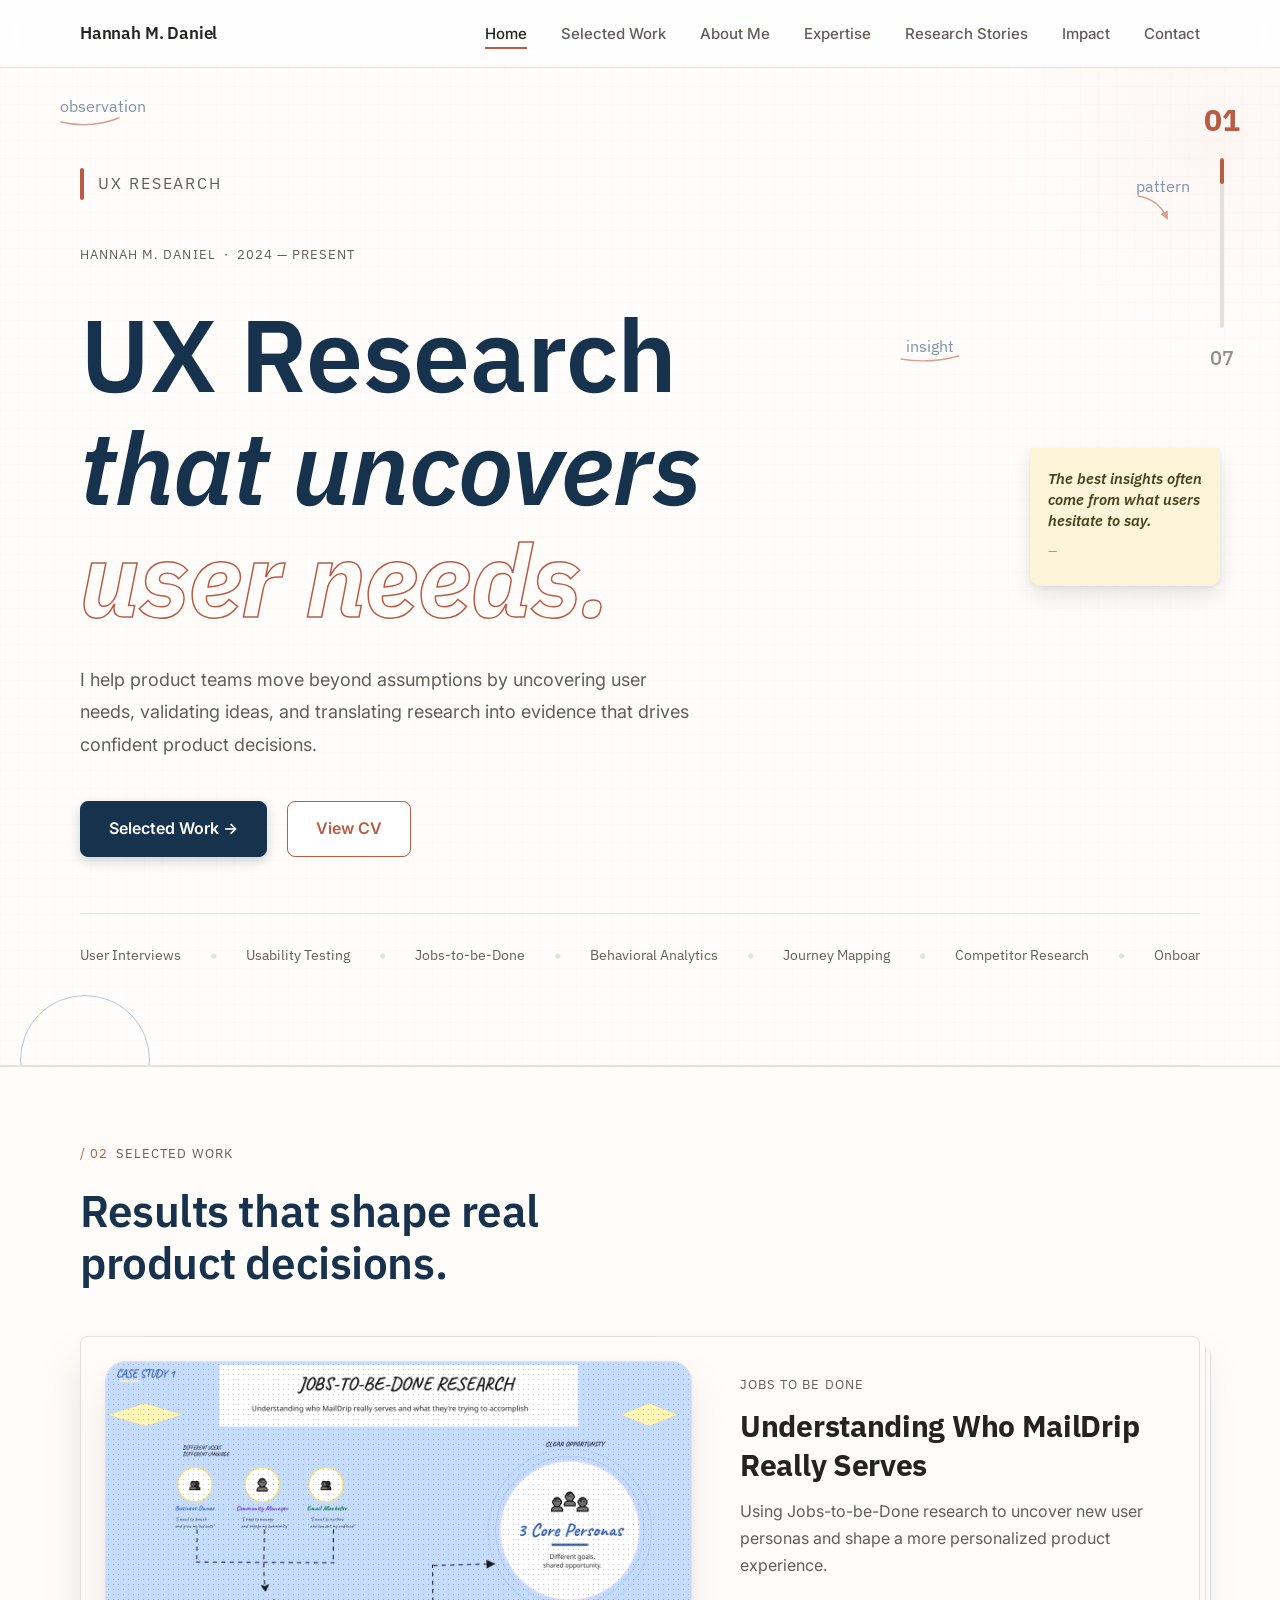
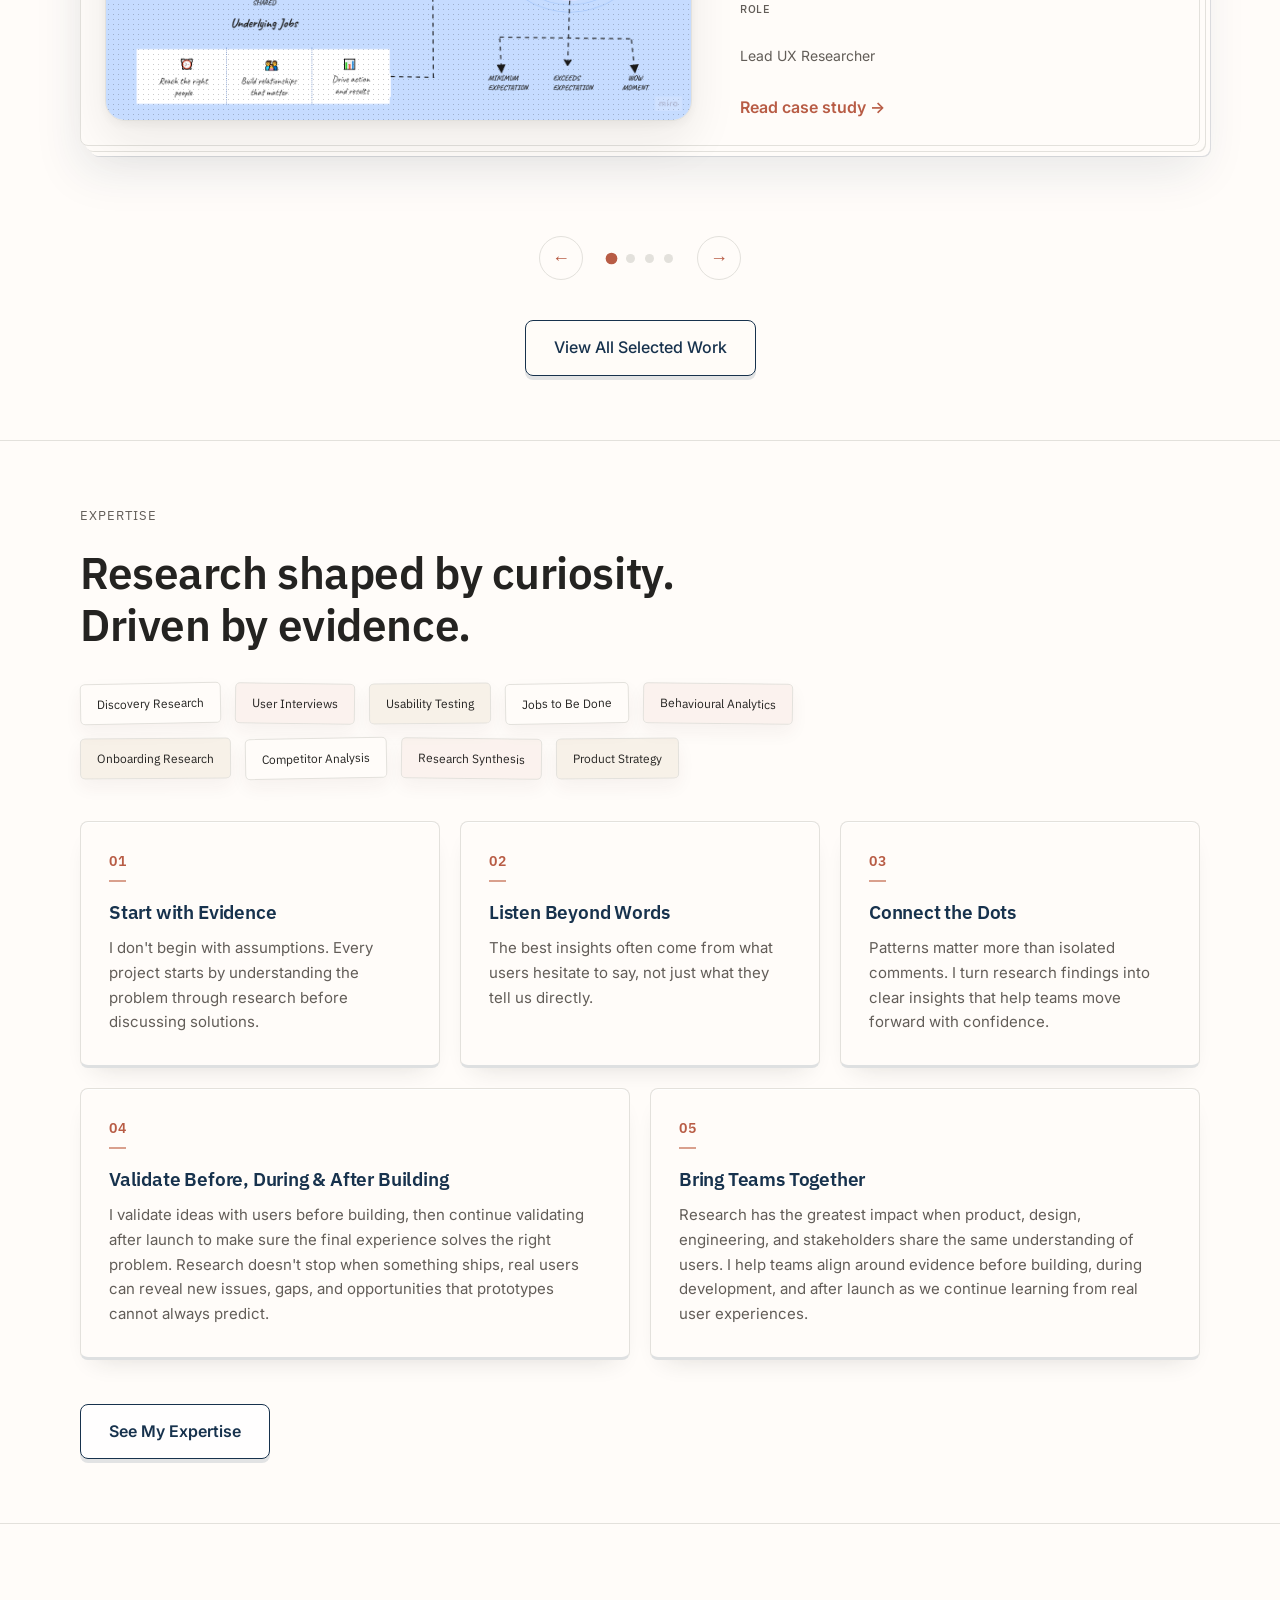
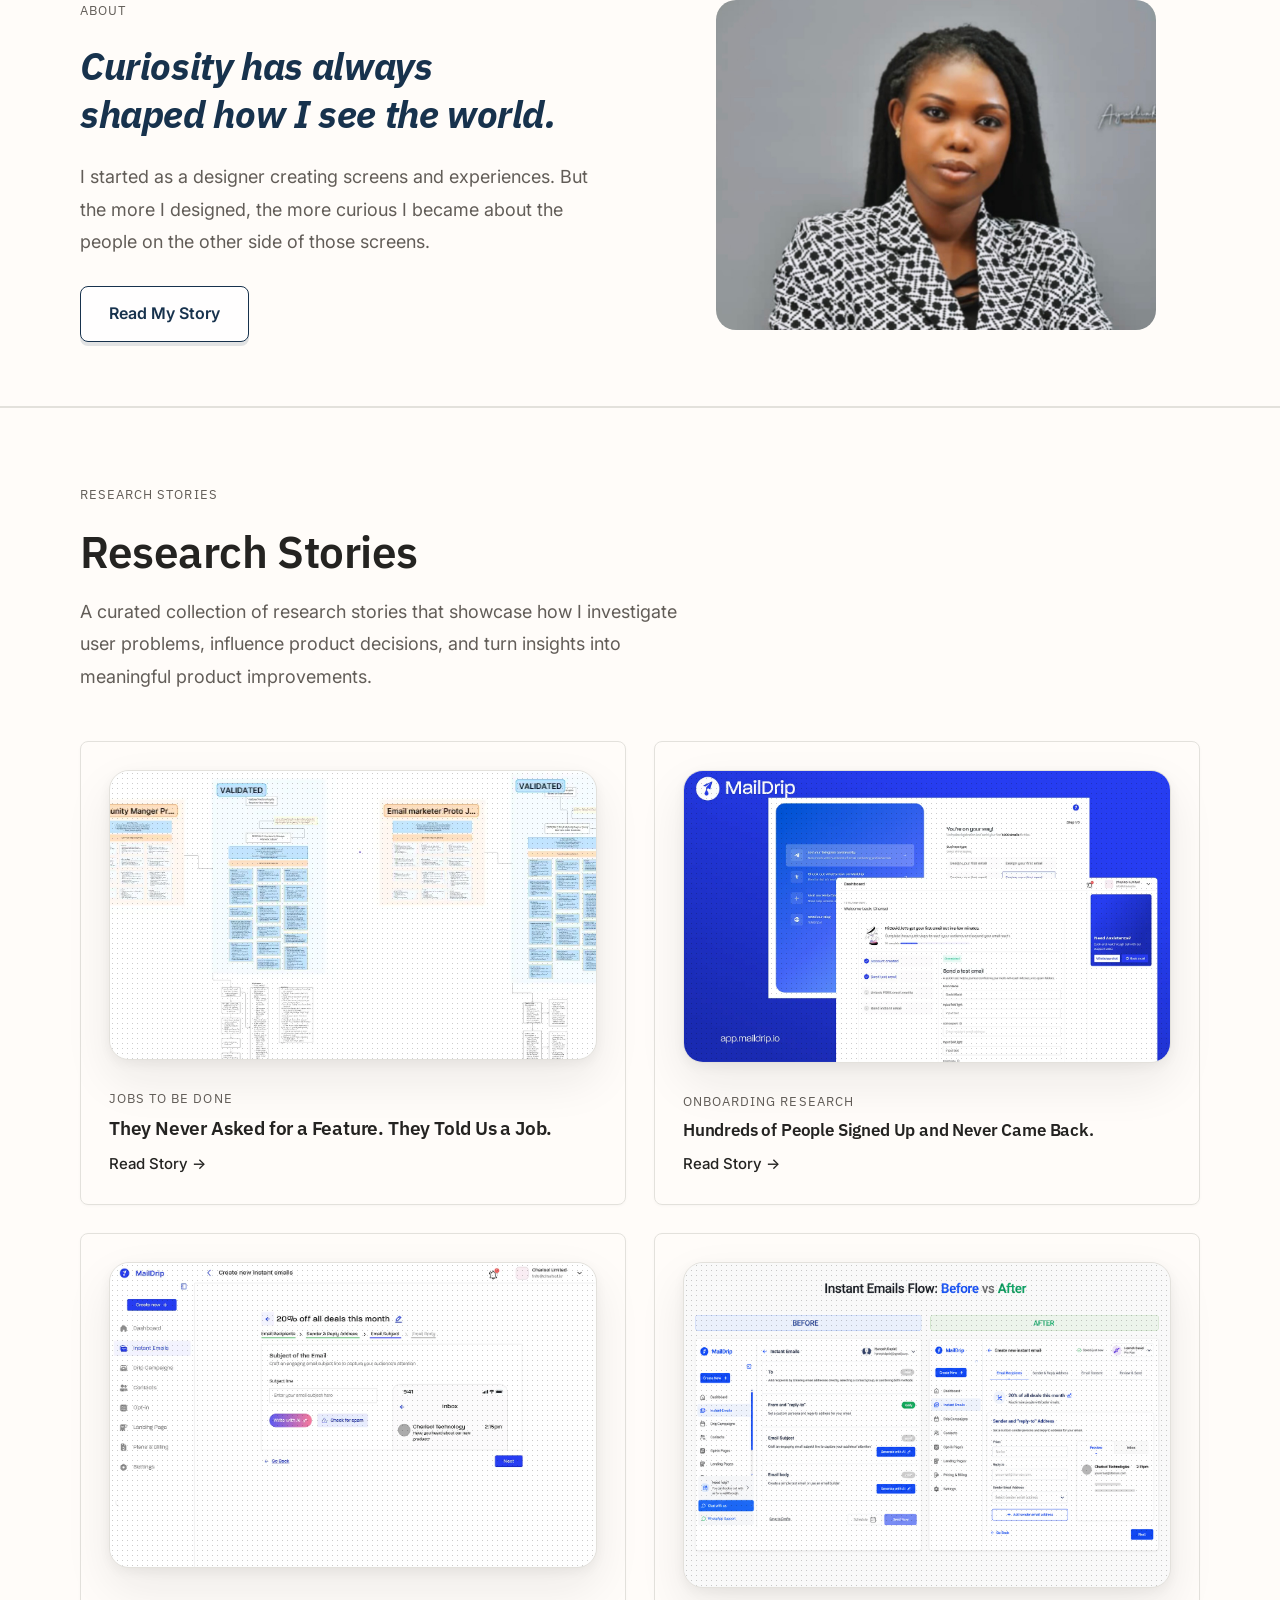
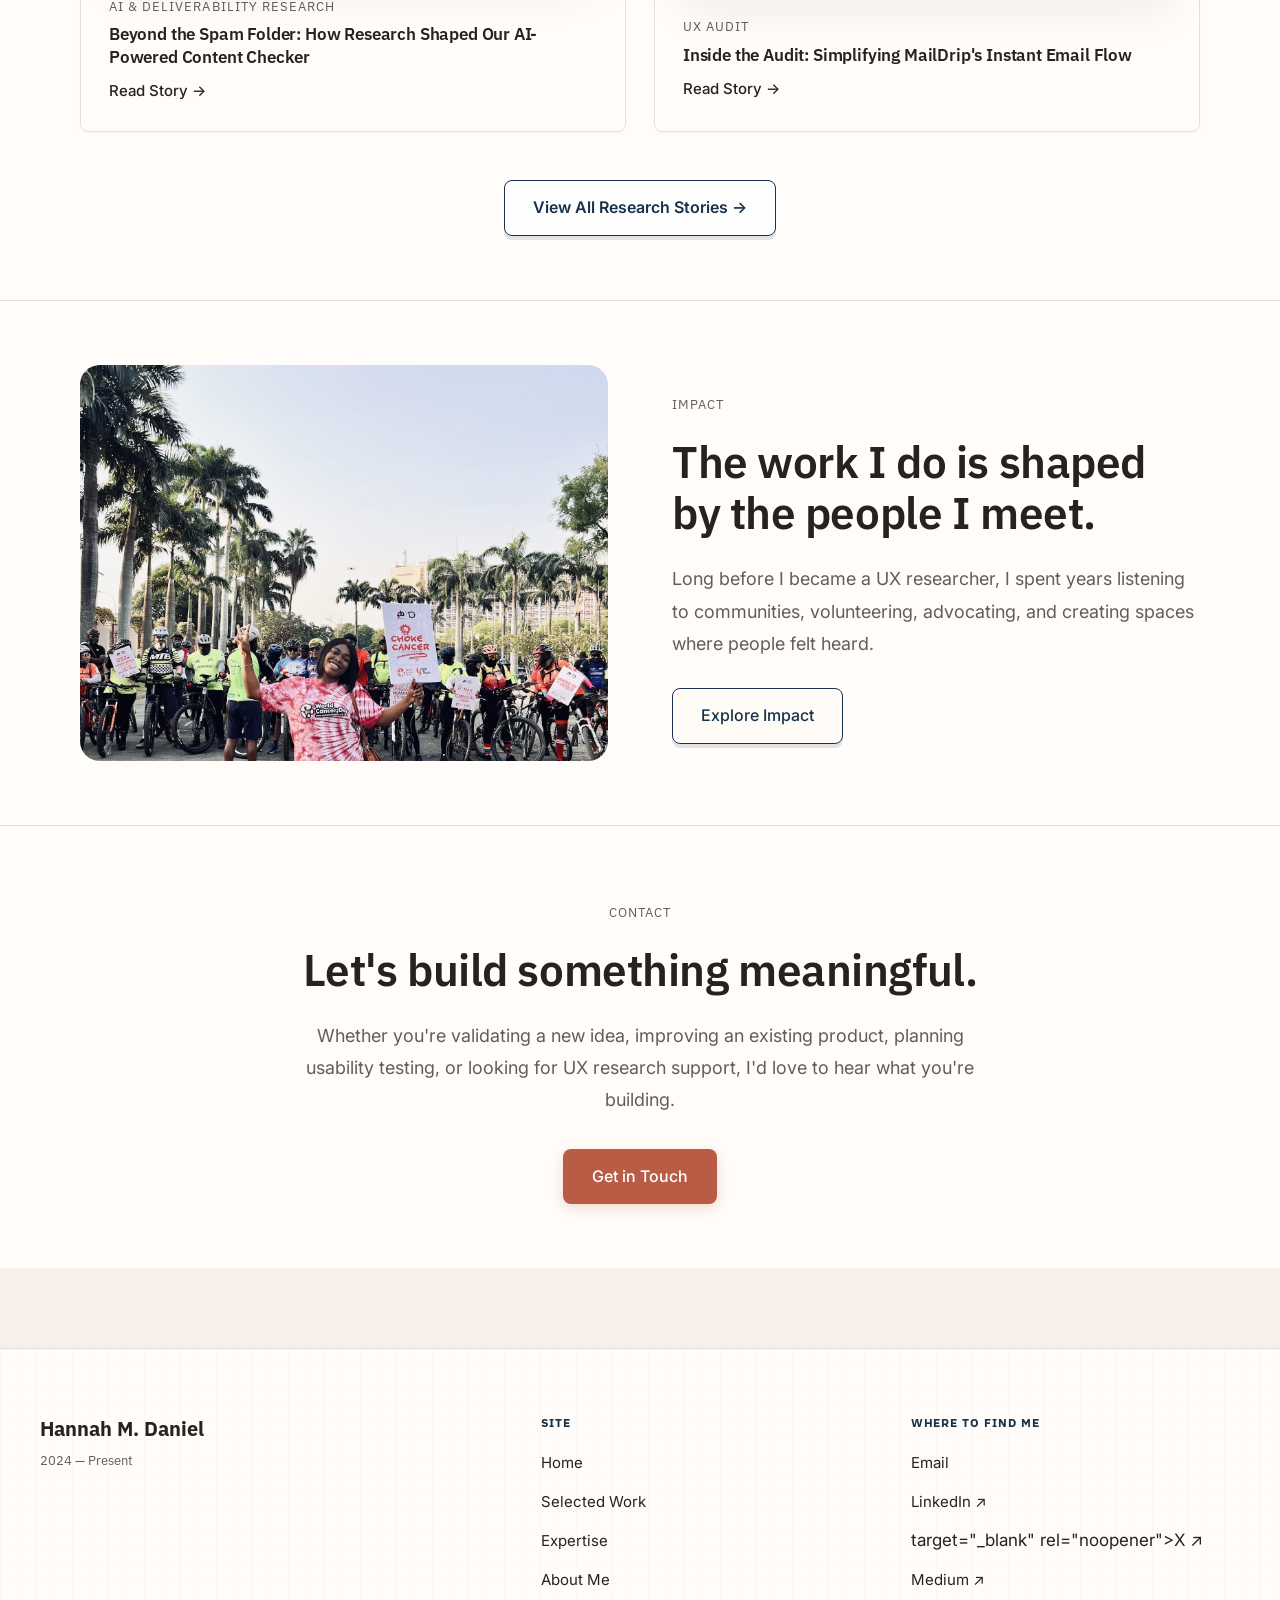
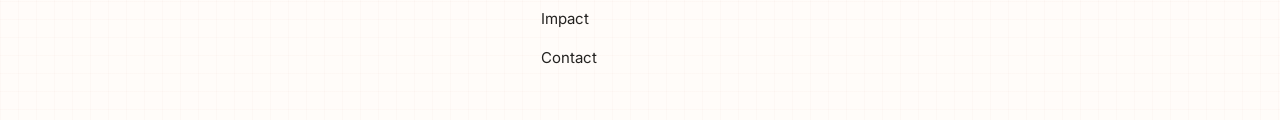
==== commit 137bb4c9: "Update index.html" ====
--- a/index.html
+++ b/index.html
@@ -387,8 +387,8 @@
       <p class="footer-col-label">Where to find me</p>
       <ul class="footer-nav-list">
         <li><a href="mailto:hannahdaniel195@gmail.com">Email</a></li>
-        <li><a href="https://linkedin.com/in/YOUR-USERNAME" target="_blank" rel="noopener">LinkedIn ↗</a></li>
-        <li><a href="https://x.com/YOUR-USERNAME" target="_blank" rel="noopener">X ↗</a></li>
+        <li><a href="https://linkedin.com/in/hannahuxr" target="_blank" rel="noopener">LinkedIn ↗</a></li>
+         target="_blank" rel="noopener">X ↗</a></li>
         <li><a href="https://medium.com/@YOUR-USERNAME" target="_blank" rel="noopener">Medium ↗</a></li>
       </ul>
     </div>
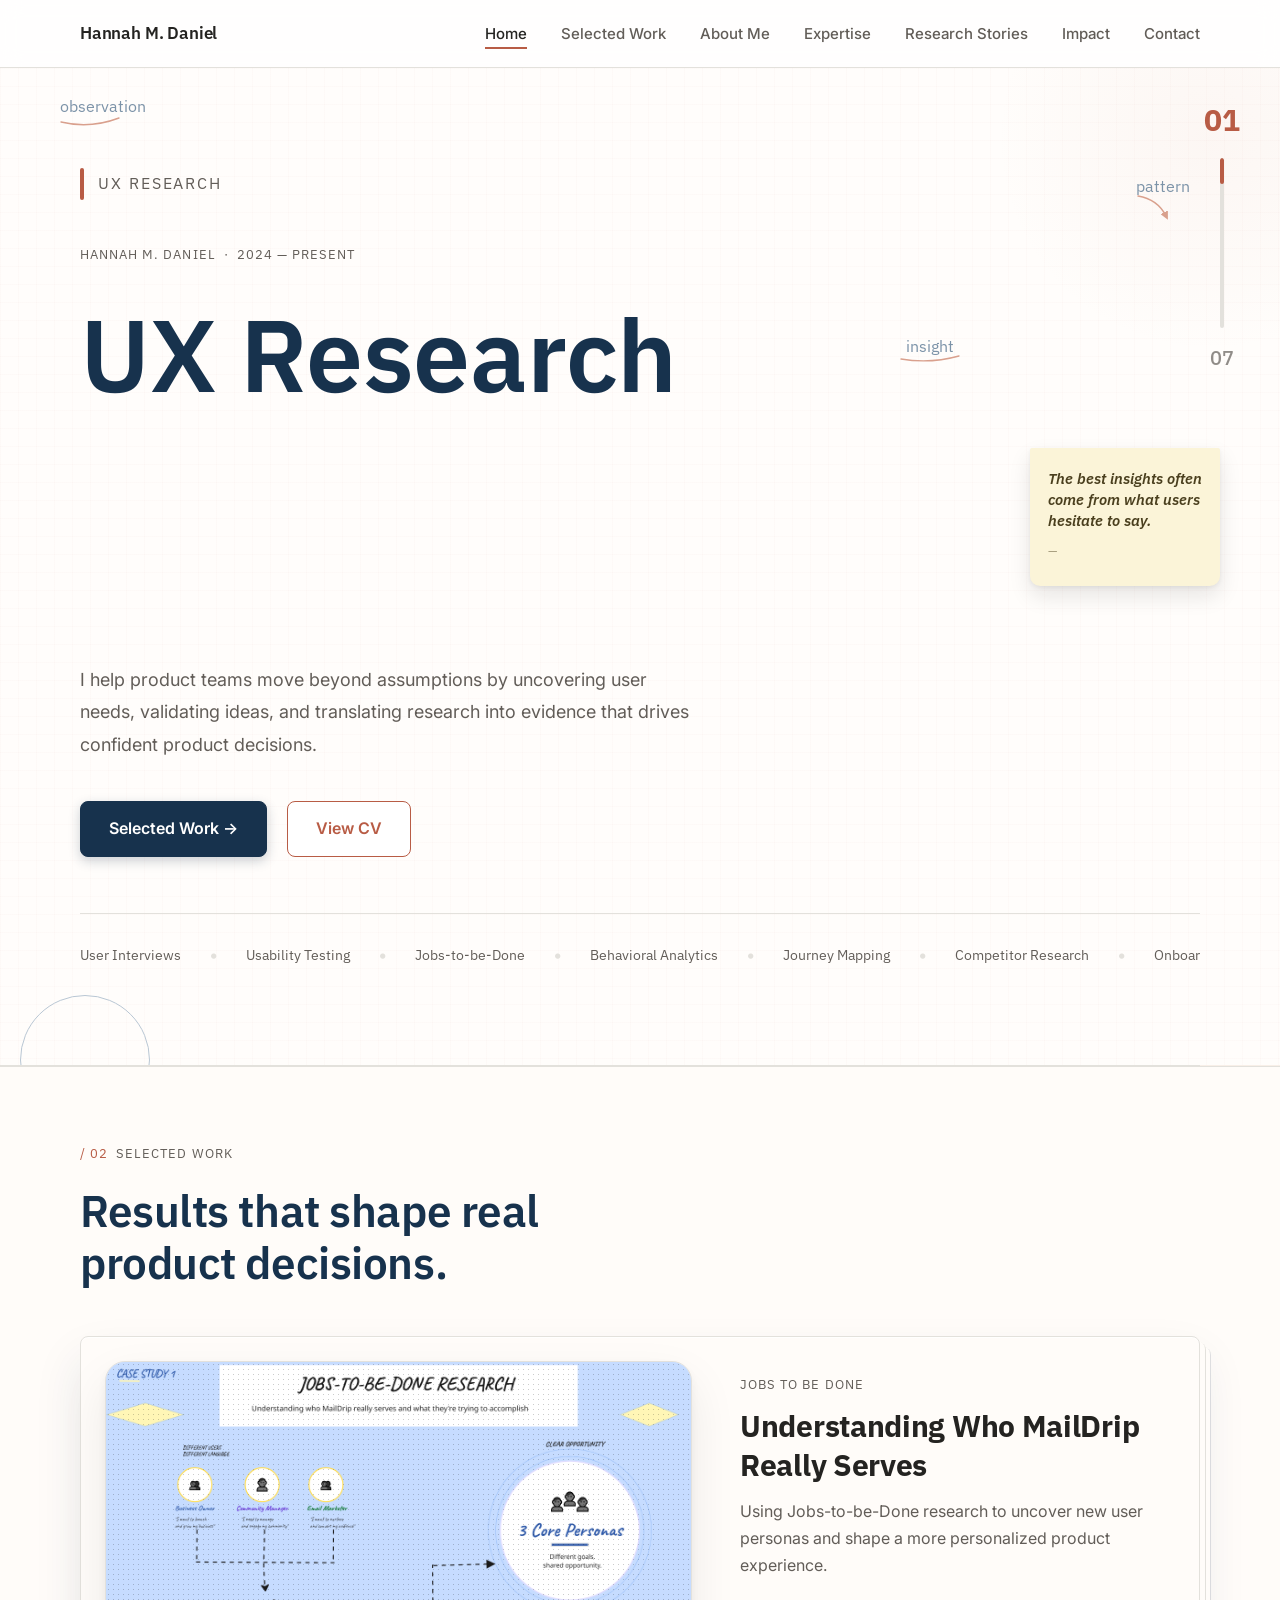
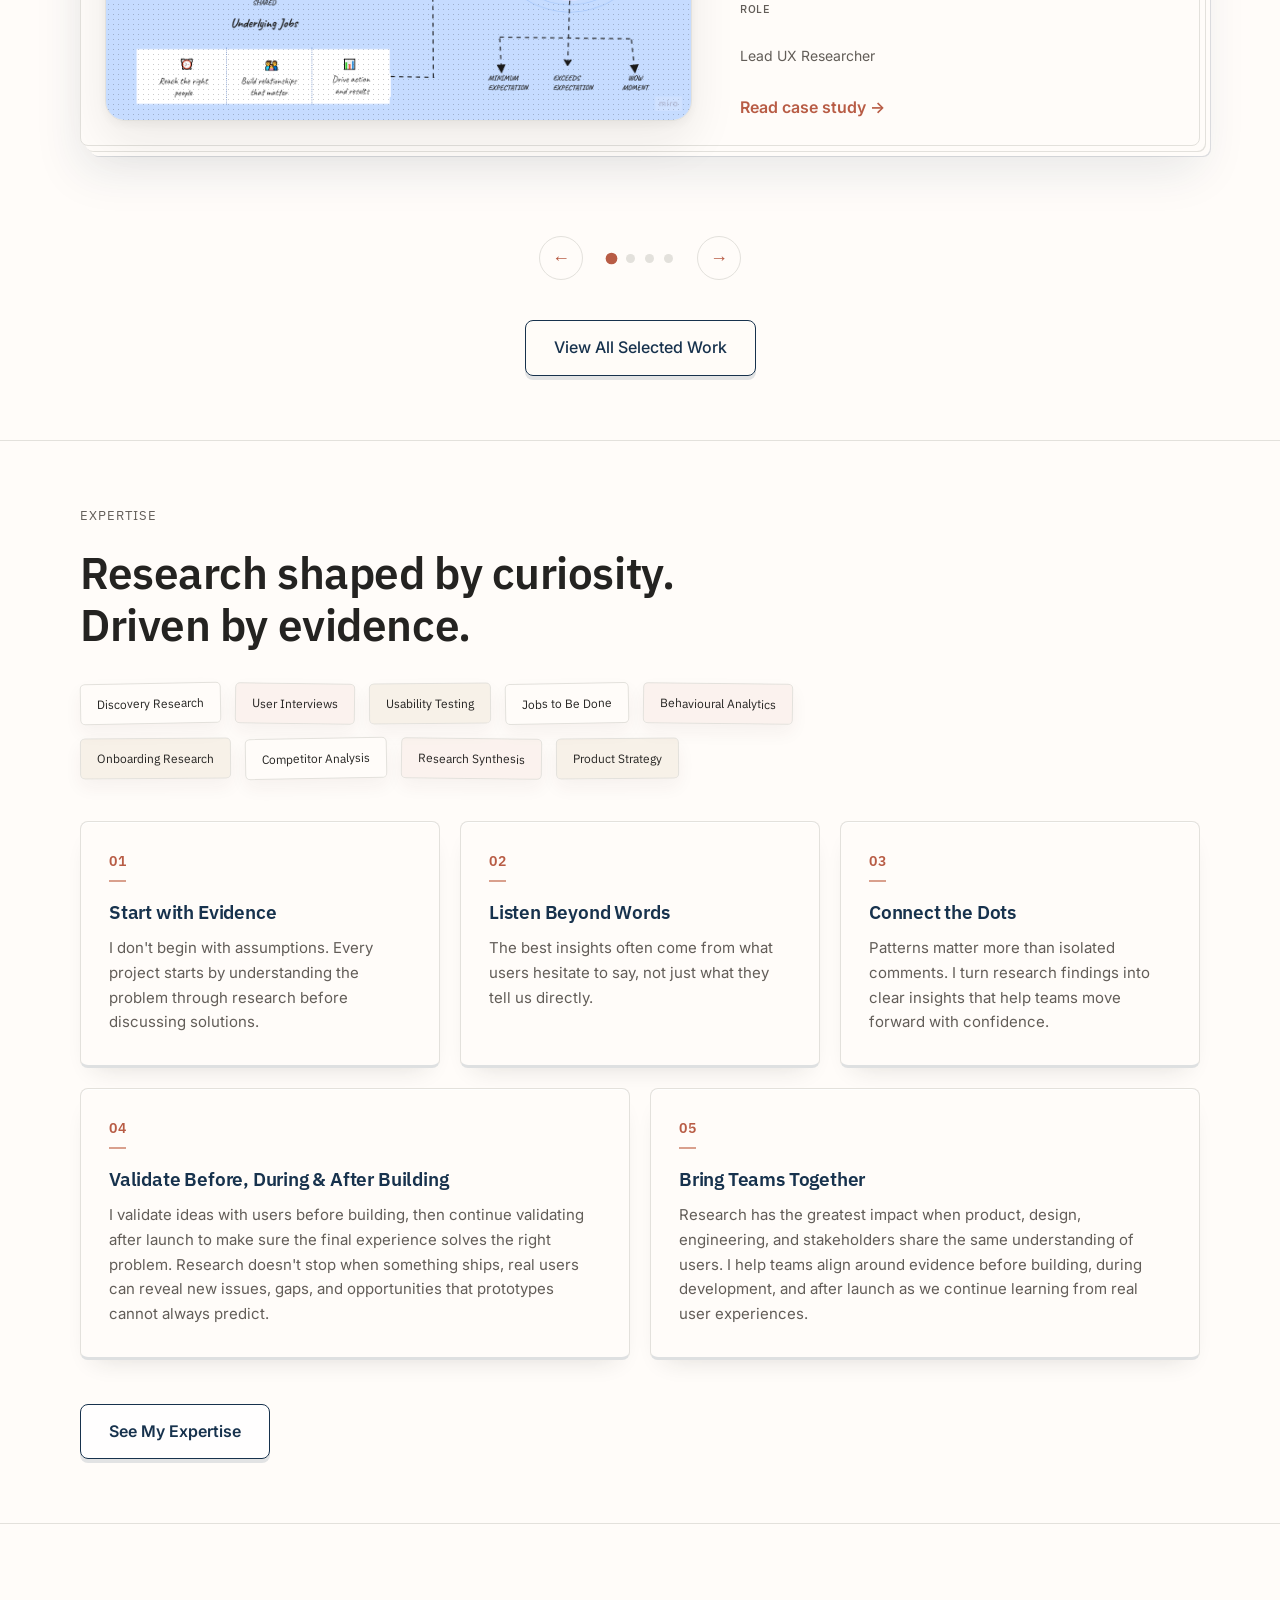
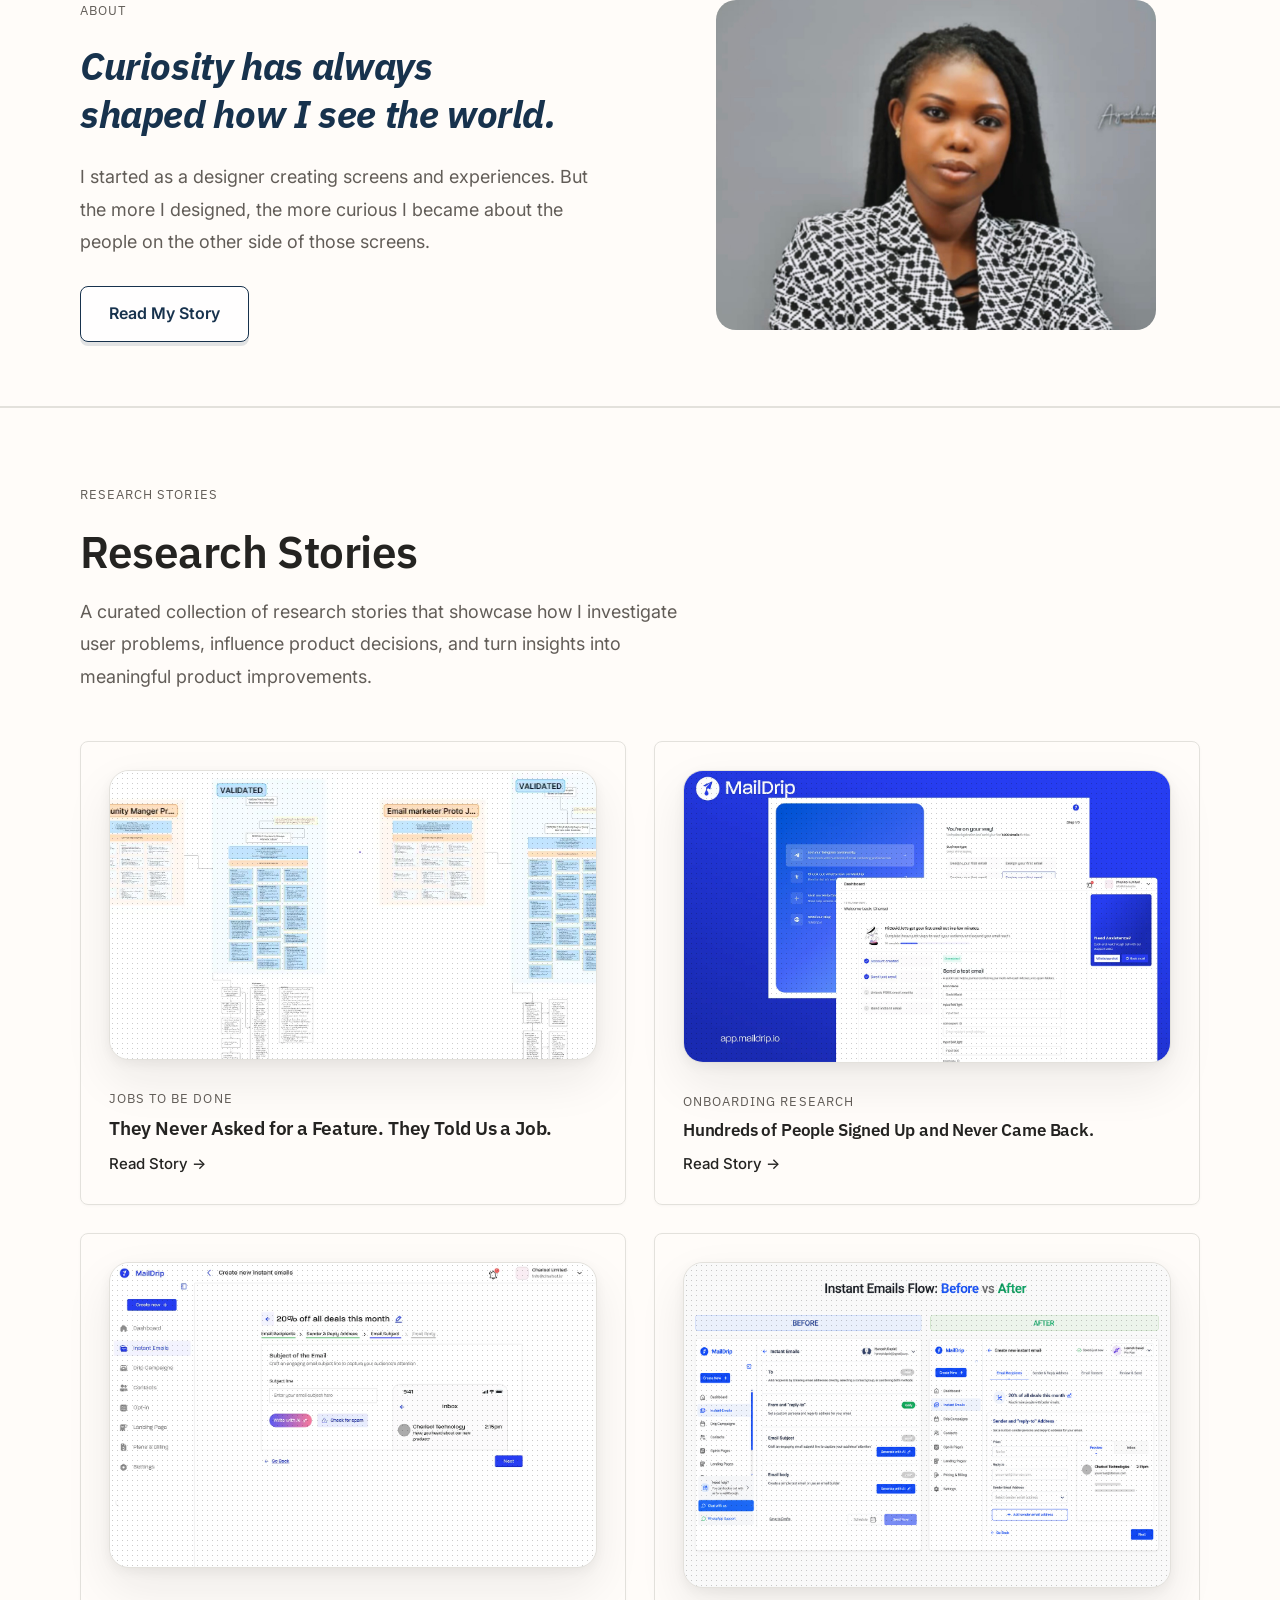
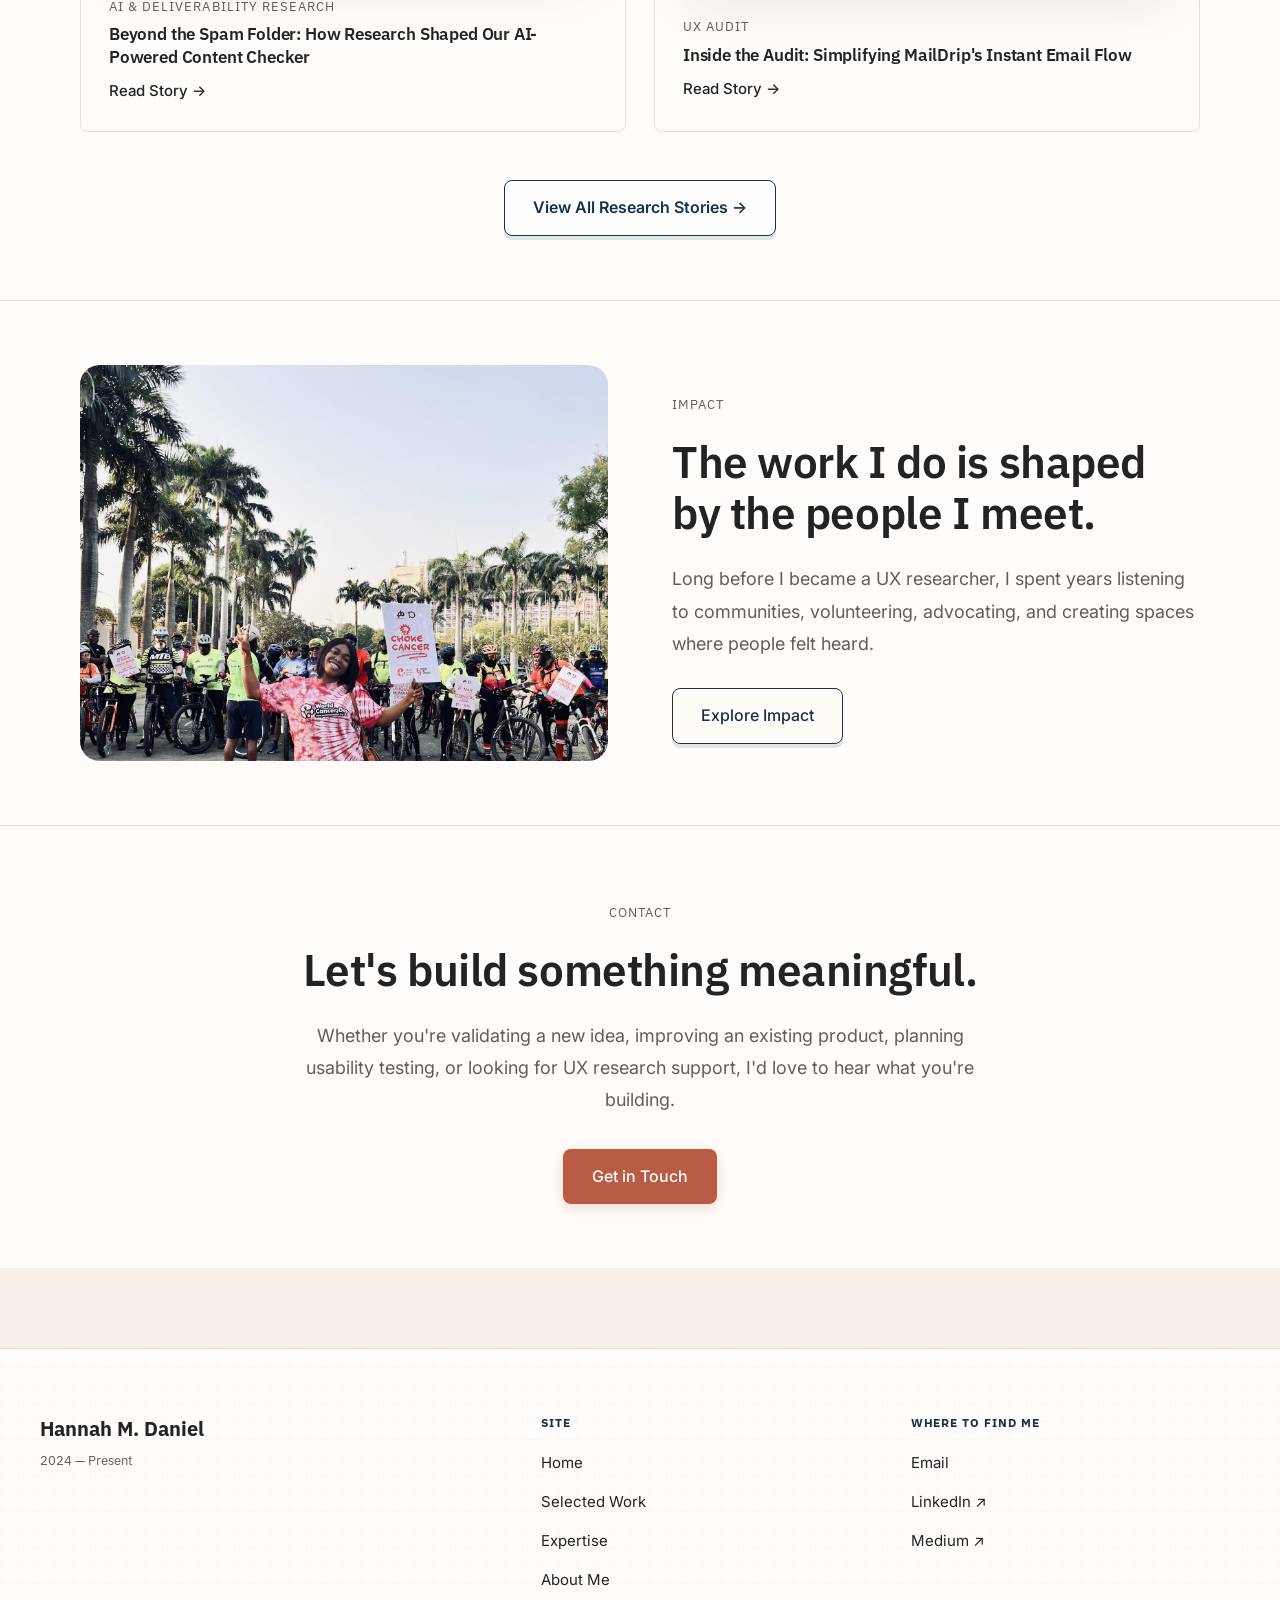
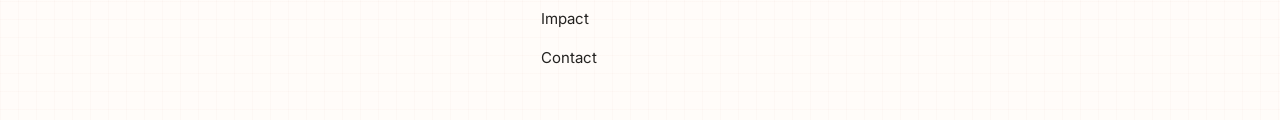
==== commit 20262ec6: "Update index.html" ====
--- a/index.html
+++ b/index.html
@@ -388,7 +388,7 @@
       <ul class="footer-nav-list">
         <li><a href="mailto:hannahdaniel195@gmail.com">Email</a></li>
         <li><a href="https://linkedin.com/in/hannahuxr" target="_blank" rel="noopener">LinkedIn ↗</a></li>
-         target="_blank" rel="noopener">X ↗</a></li>
+     
         <li><a href="https://medium.com/@YOUR-USERNAME" target="_blank" rel="noopener">Medium ↗</a></li>
       </ul>
     </div>
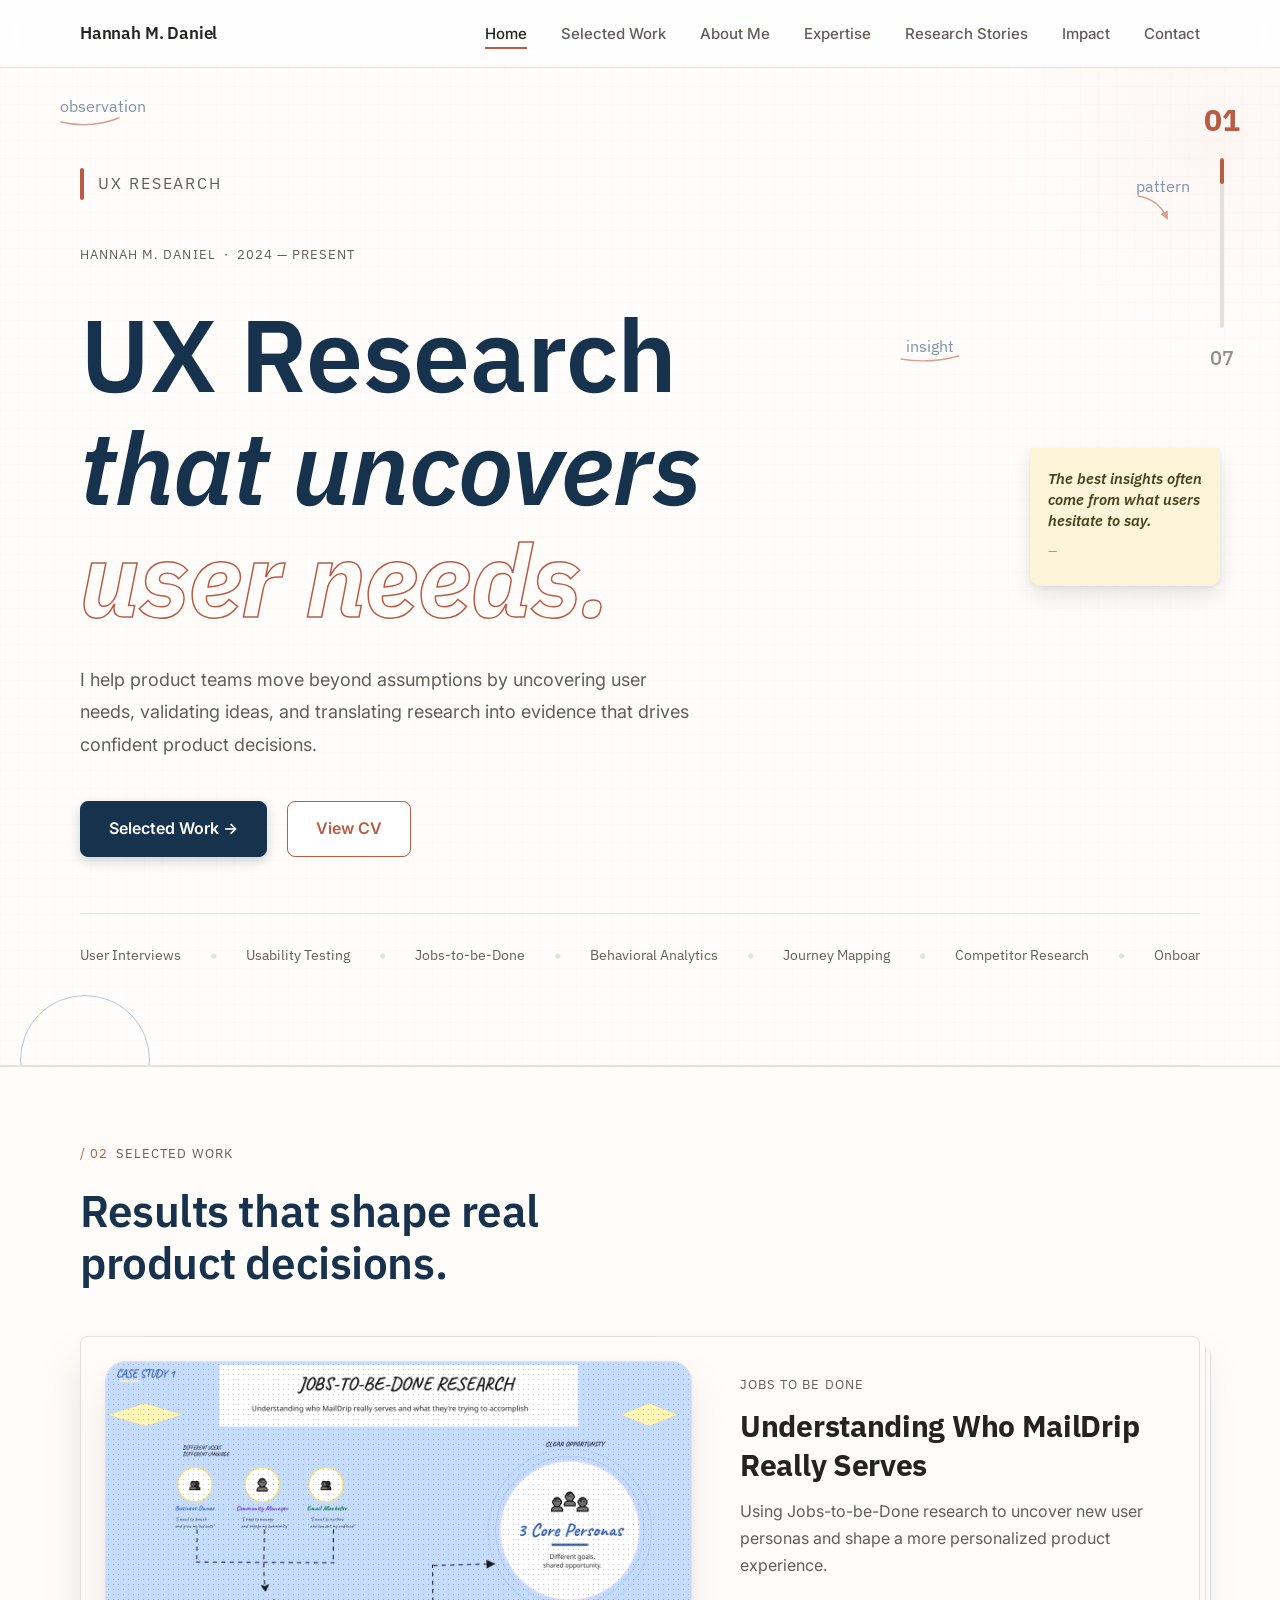
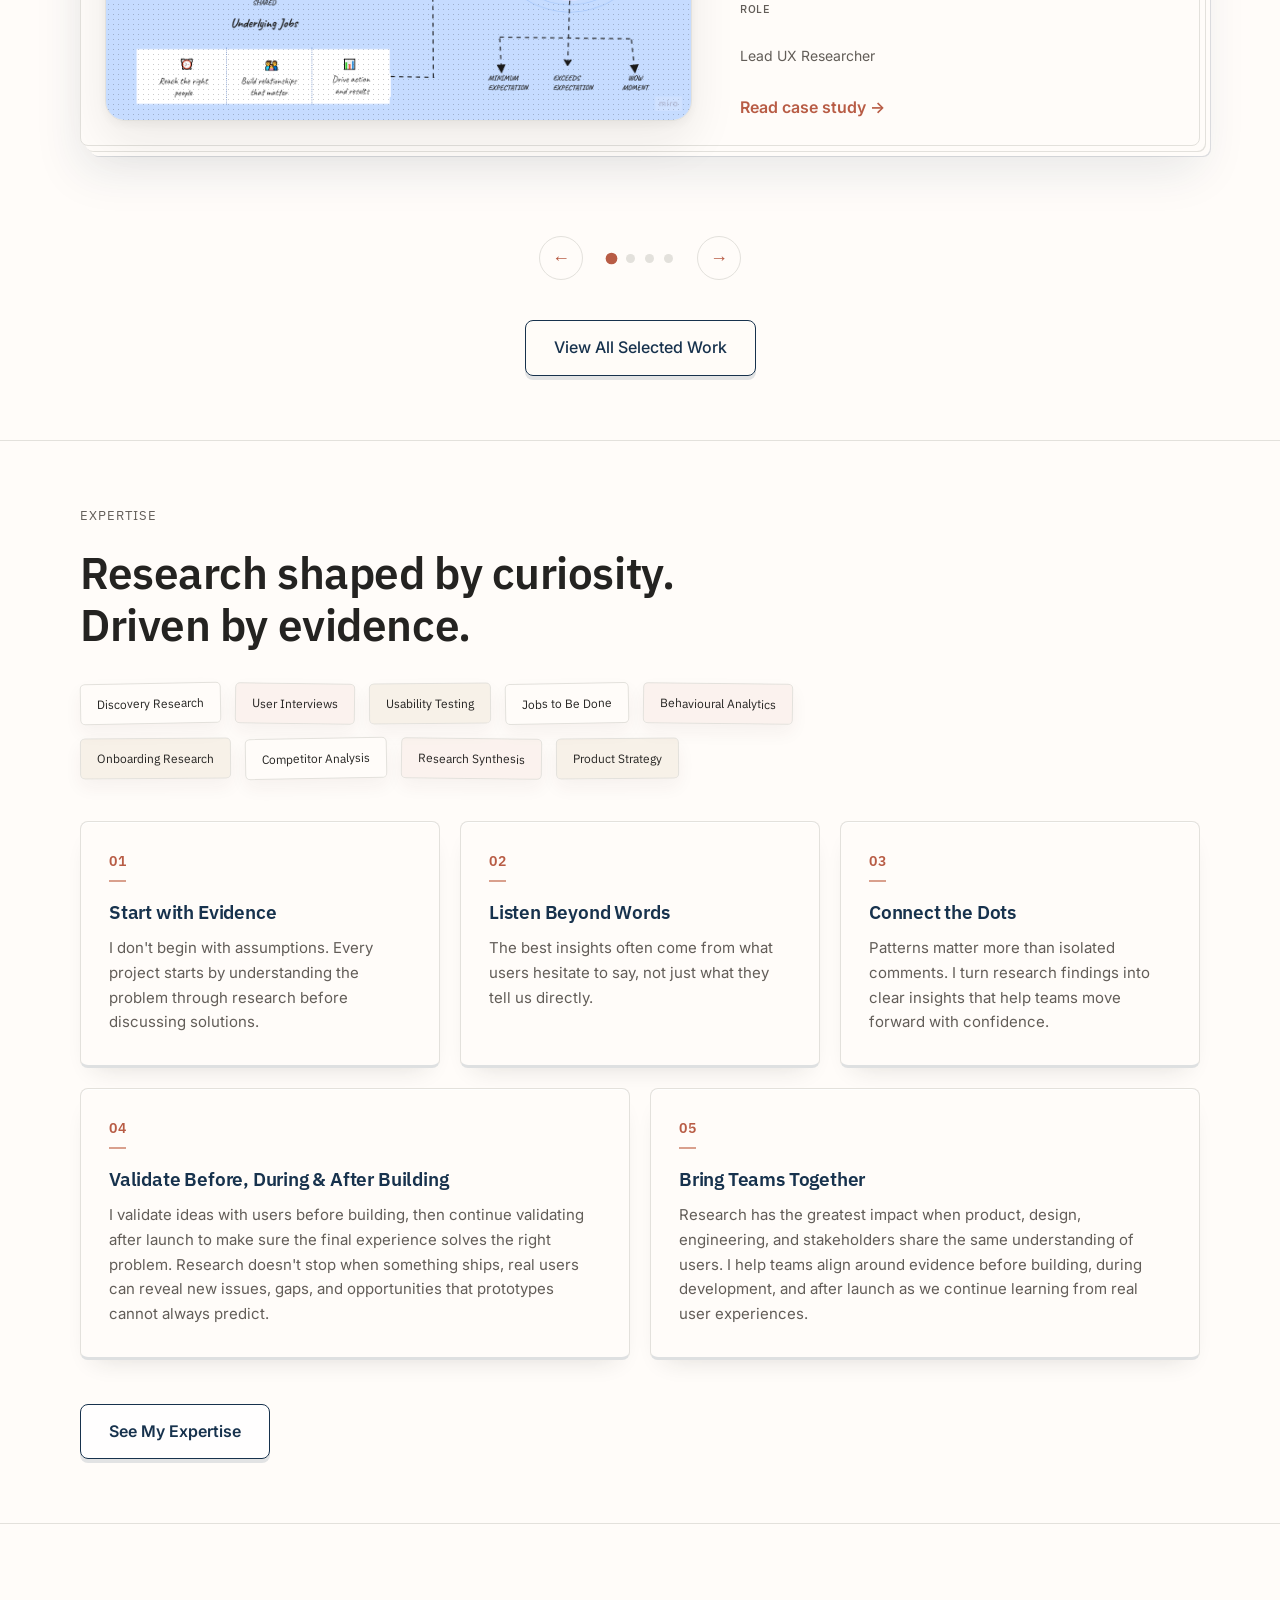
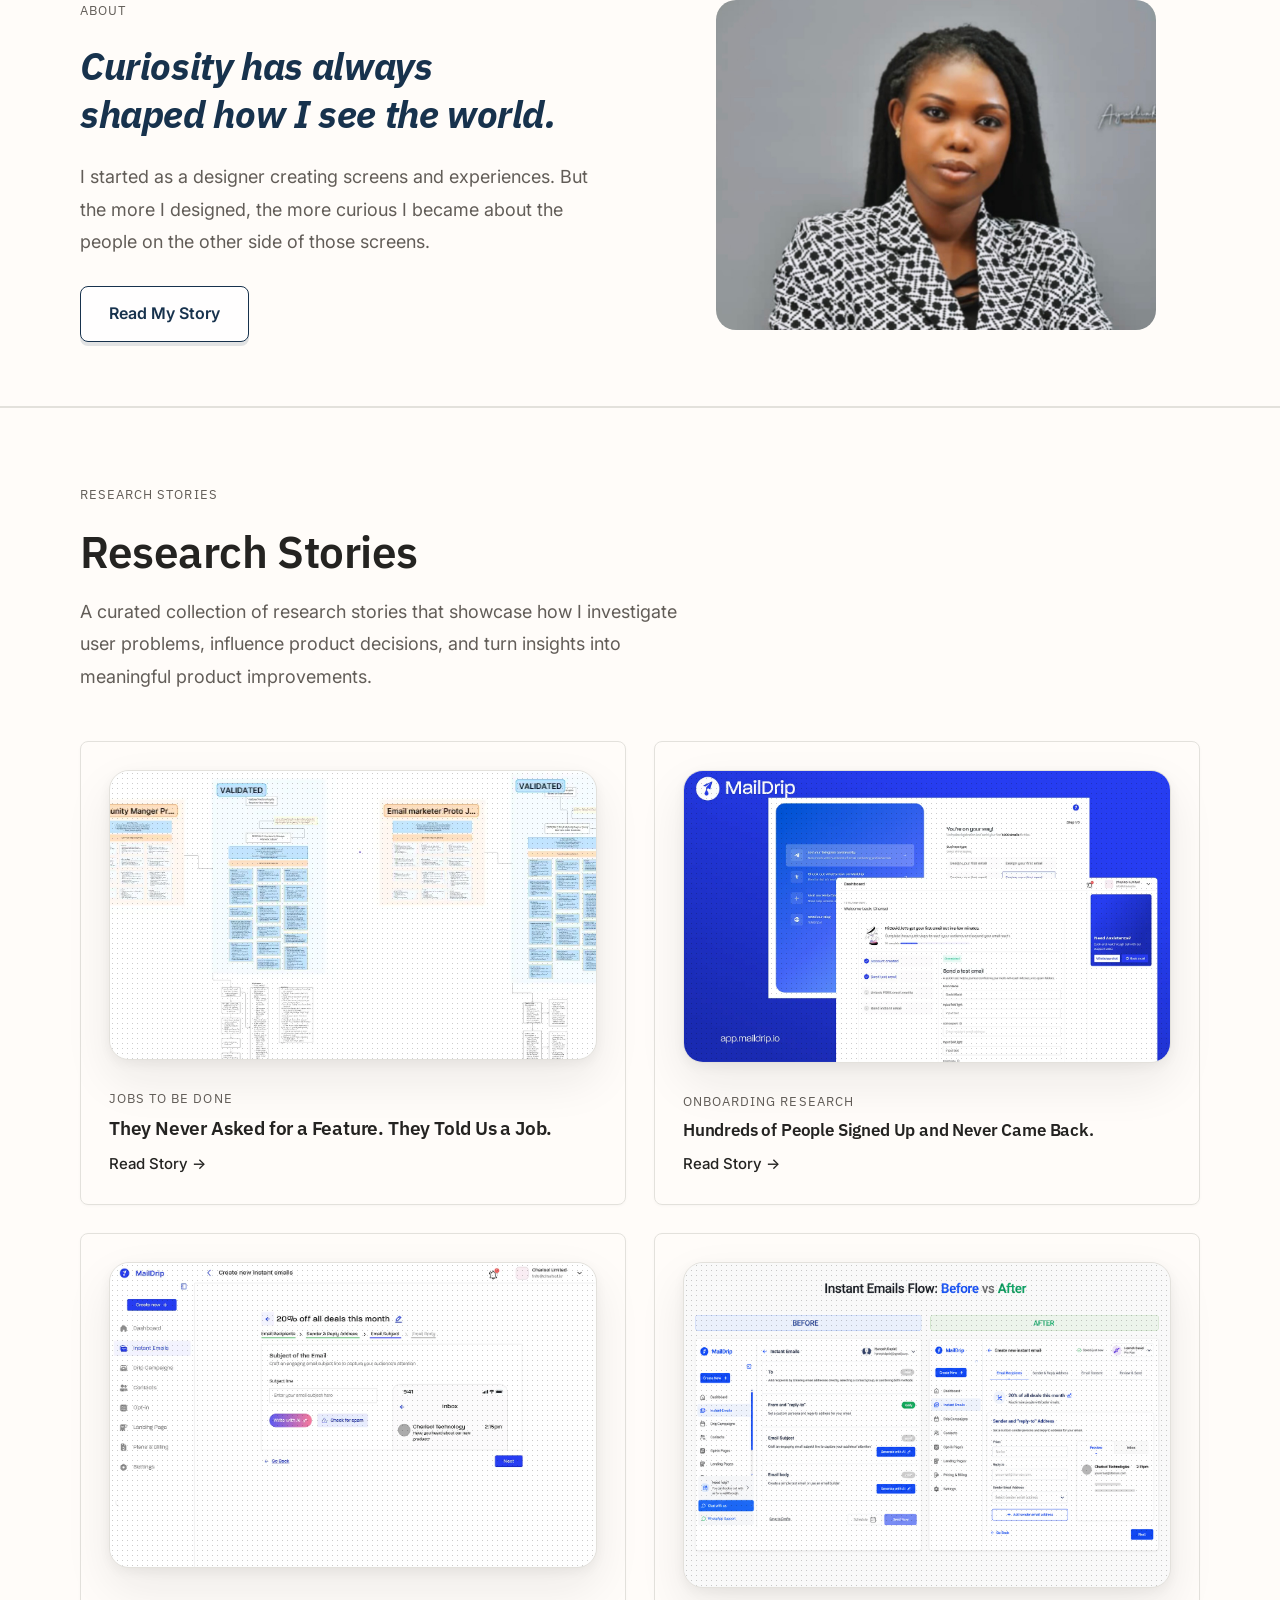
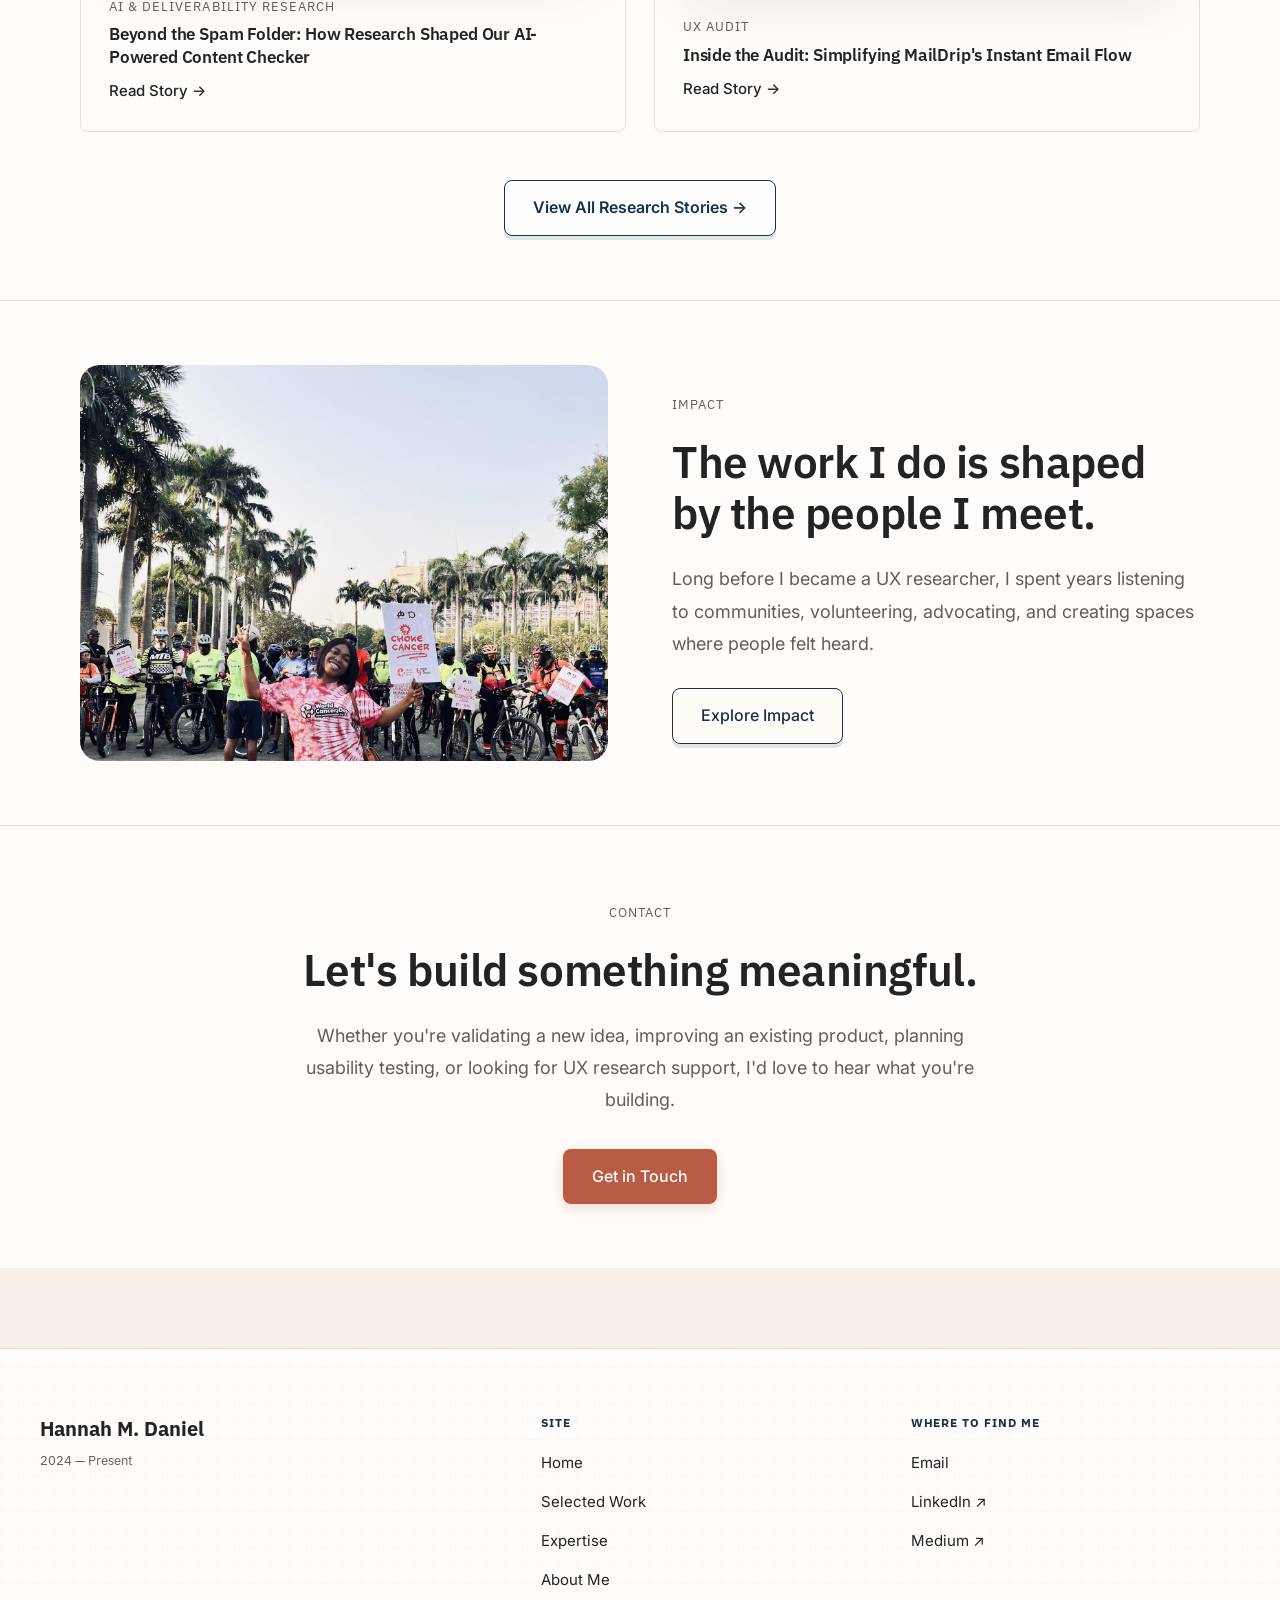
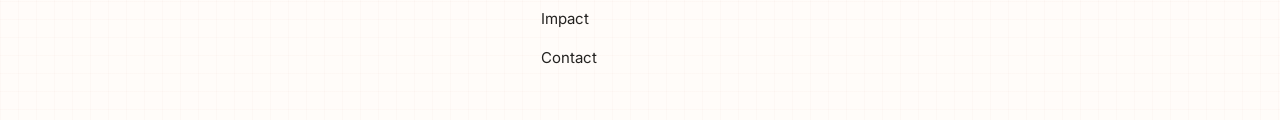
==== commit f3cf01e6: "Update index.html" ====
--- a/index.html
+++ b/index.html
@@ -389,7 +389,7 @@
         <li><a href="mailto:hannahdaniel195@gmail.com">Email</a></li>
         <li><a href="https://linkedin.com/in/hannahuxr" target="_blank" rel="noopener">LinkedIn ↗</a></li>
      
-        <li><a href="https://medium.com/@YOUR-USERNAME" target="_blank" rel="noopener">Medium ↗</a></li>
+        <li><a href="https://medium.com/@anamakabi" target="_blank" rel="noopener">Medium ↗</a></li>
       </ul>
     </div>
   </div>
